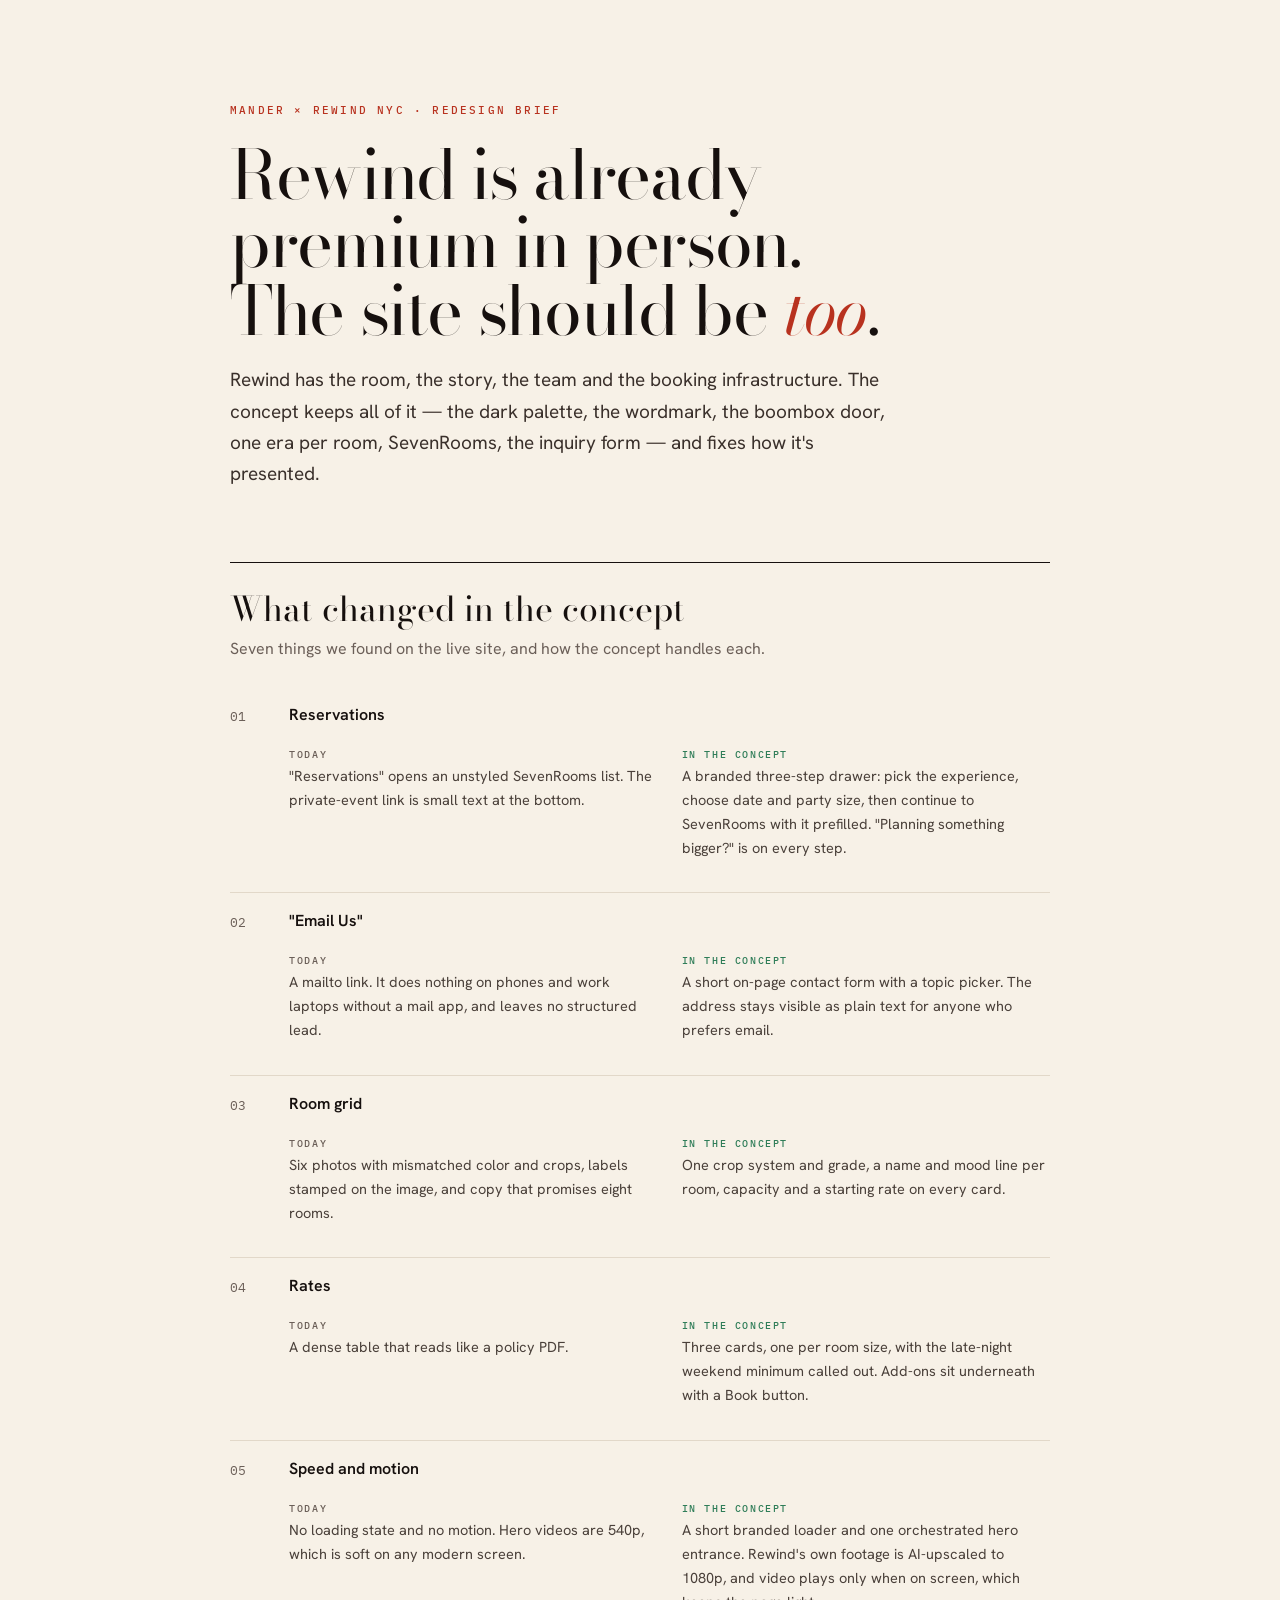
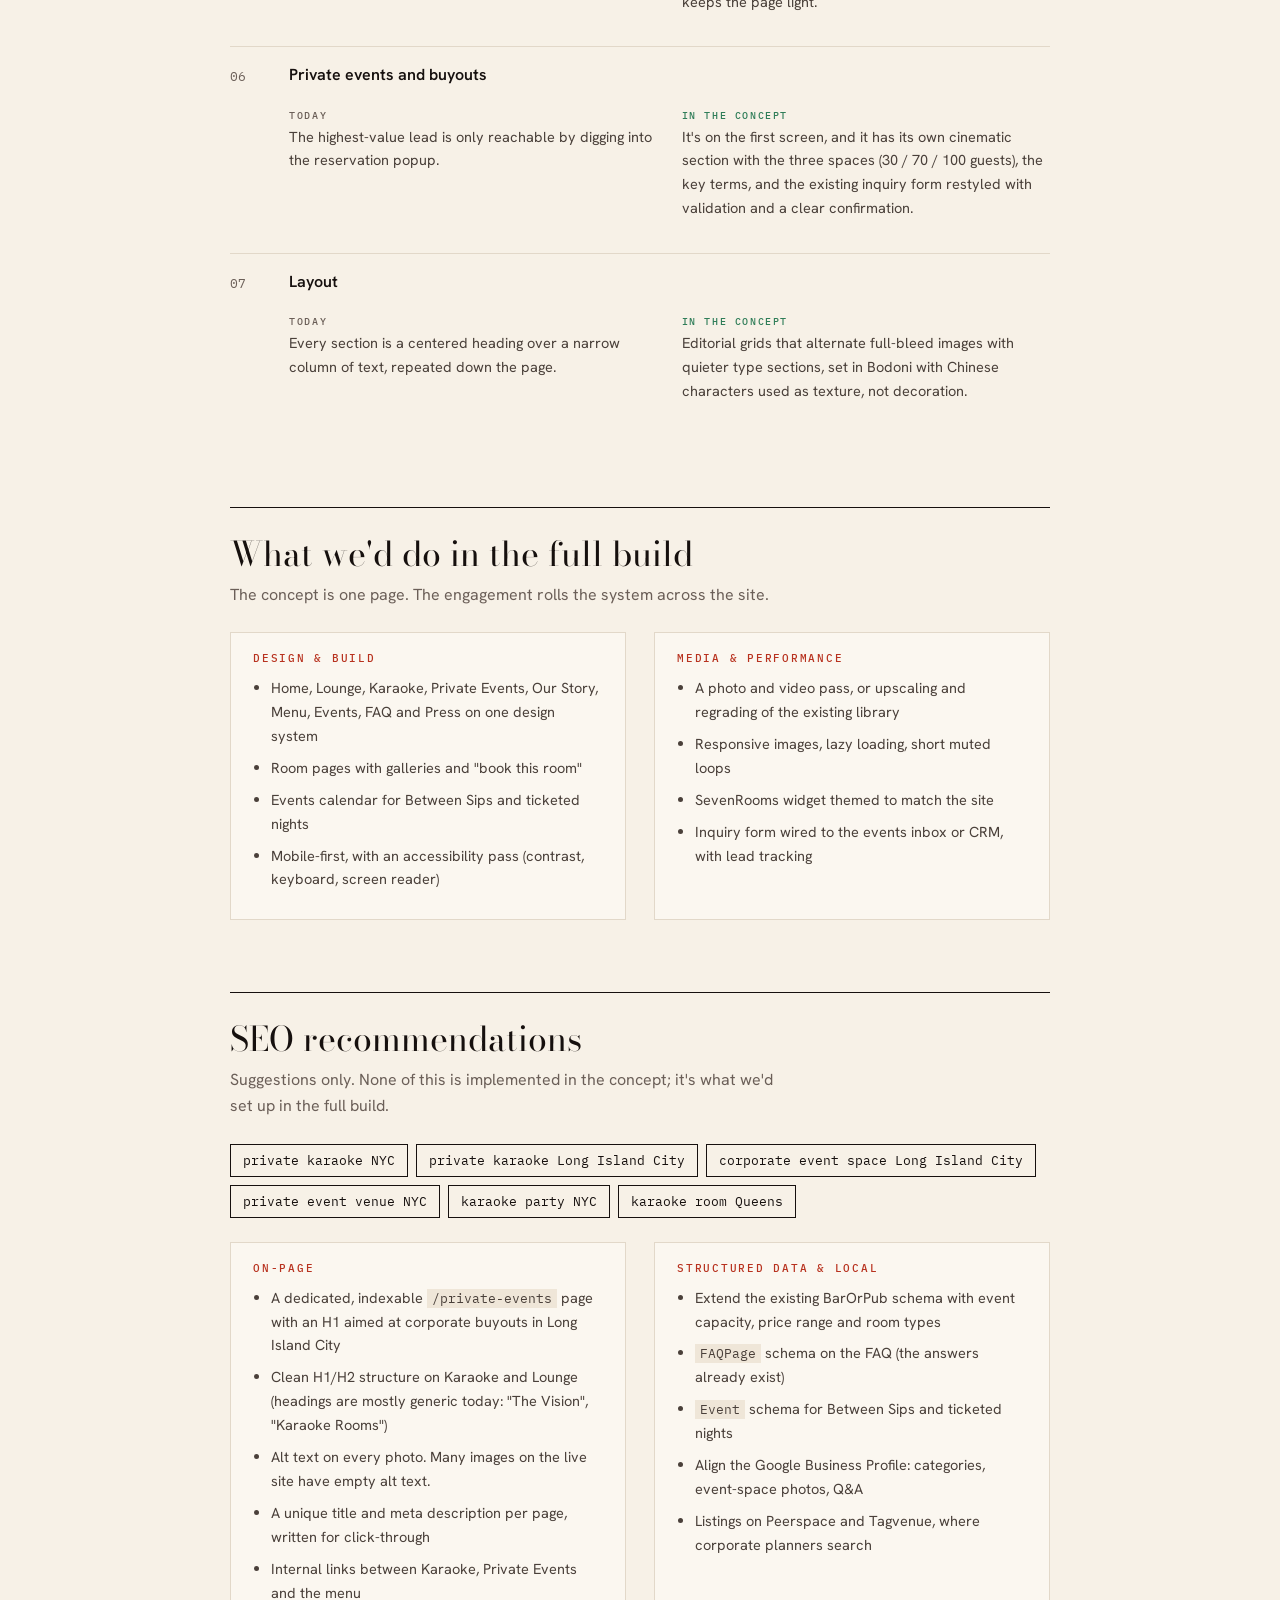
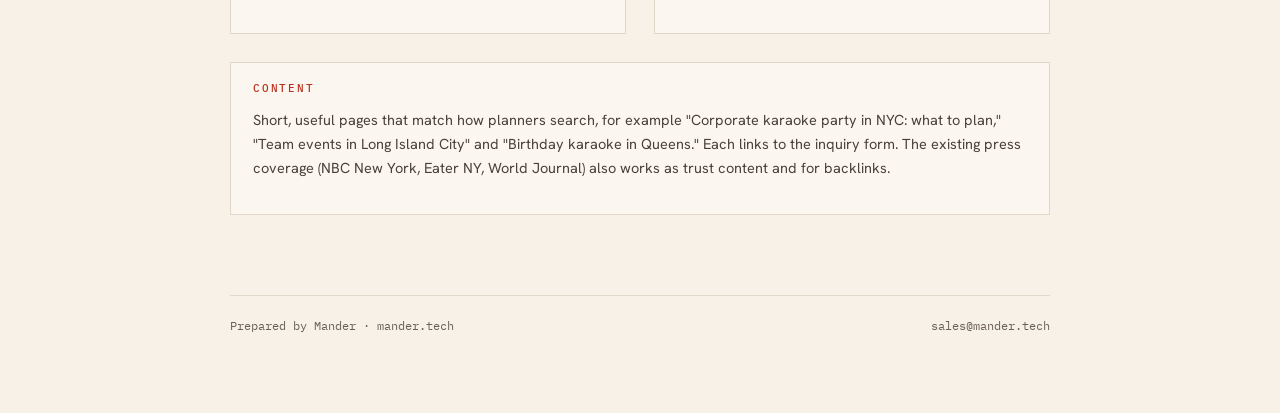
==== site/leave-behind.html @ 3e72dd37 "Add Rewind NYC redesign concept site and leave-behind brief Static demo: Lounge/Karaoke split hero w" ====
<!doctype html>
<html lang="en">
<head>
<meta charset="utf-8">
<meta name="viewport" content="width=device-width, initial-scale=1">
<title>Rewind Redesign Brief — Mander</title>
<meta name="robots" content="noindex">
<link rel="preconnect" href="https://fonts.googleapis.com">
<link rel="preconnect" href="https://fonts.gstatic.com" crossorigin>
<link href="https://fonts.googleapis.com/css2?family=Bodoni+Moda:ital,opsz,wght@0,6..96,400;1,6..96,400&family=Hanken+Grotesk:wght@400;500;600&family=IBM+Plex+Mono:wght@400;500&display=swap" rel="stylesheet">
<style>
:root{--ink:#16100e;--muted:#6b5f58;--line:#e2d8c9;--paper:#f7f1e7;--red:#b8321f;--jade:#2f7d58;
  --f-d:'Bodoni Moda',Didot,Georgia,serif;--f-b:'Hanken Grotesk','Helvetica Neue',Arial,sans-serif;--f-m:'IBM Plex Mono',ui-monospace,monospace;color-scheme:light}
*{box-sizing:border-box}
body{margin:0;background:var(--paper);color:var(--ink);font:400 16px/1.65 var(--f-b);-webkit-font-smoothing:antialiased}
.wrap{max-width:900px;margin:0 auto;padding:clamp(48px,8vw,96px) clamp(18px,5vw,40px) 80px}
.tag{font:500 11px/1 var(--f-m);letter-spacing:.2em;text-transform:uppercase;color:var(--red)}
h1{font:400 clamp(40px,6vw,68px)/1 var(--f-d);letter-spacing:-.02em;margin:18px 0 20px;text-wrap:balance}
h1 em{font-style:italic;color:var(--red)}
h2{font:400 clamp(26px,3.2vw,34px)/1.1 var(--f-d);margin:0 0 8px}
.lede{font-size:19px;max-width:60ch;color:#3a302b}
section{margin-top:72px;padding-top:28px;border-top:1px solid var(--ink)}
.sub{color:var(--muted);margin:0 0 24px;max-width:62ch}
.fix{display:grid;grid-template-columns:2.2em 1fr 1fr;gap:6px 24px;padding:18px 0;border-top:1px solid var(--line)}
.fix:first-of-type{border-top:0}
.fix .n{font:400 13px var(--f-m);color:var(--muted);padding-top:3px}
.fix h3{grid-column:2/-1;font:600 16px/1.3 var(--f-b);margin:0}
.fix .b,.fix .a{font-size:14.5px;color:#4a403a}
.fix .b::before,.fix .a::before{display:block;font:500 10px/1.8 var(--f-m);letter-spacing:.16em;text-transform:uppercase}
.fix .b::before{content:"Today";color:var(--muted)}
.fix .a::before{content:"In the concept";color:var(--jade)}
.fix .b{grid-column:2}
ul{padding-left:1.1em;margin:0}
li{margin:8px 0}
li b{font-weight:600}
.terms{display:flex;flex-wrap:wrap;gap:8px;margin:0 0 24px;padding:0;list-style:none}
.terms li{margin:0;font:400 13px var(--f-m);padding:7px 12px;border:1px solid var(--ink)}
.cols{display:grid;grid-template-columns:1fr 1fr;gap:28px}
.card{border:1px solid var(--line);padding:20px 22px;background:#fbf7f0}
.card h3{font:500 11px/1 var(--f-m);letter-spacing:.16em;text-transform:uppercase;margin:0 0 12px;color:var(--red)}
.card p,.card li{font-size:14.5px;color:#4a403a}
code{font:400 13px var(--f-m);background:#efe6d8;padding:1px 5px}
.note{font-size:13.5px;color:var(--muted);margin-top:18px}
.foot{margin-top:80px;padding-top:22px;border-top:1px solid var(--line);display:flex;justify-content:space-between;flex-wrap:wrap;gap:12px;font:400 12px var(--f-m);color:var(--muted)}
@media (max-width:680px){.fix{grid-template-columns:1fr}.fix h3,.fix .b,.fix .a{grid-column:1}.fix .n{display:none}.cols{grid-template-columns:1fr}}
</style>
</head>
<body>
<main class="wrap">
  <span class="tag">Mander × Rewind NYC · Redesign brief</span>
  <h1>Rewind is already premium in person. The site should be <em>too</em>.</h1>
  <p class="lede">Rewind has the room, the story, the team and the booking infrastructure. The concept keeps all of it — the dark palette, the wordmark, the boombox door, one era per room, SevenRooms, the inquiry form — and fixes how it's presented.</p>

  <section>
    <h2>What changed in the concept</h2>
    <p class="sub">Seven things we found on the live site, and how the concept handles each.</p>

    <div class="fix"><span class="n">01</span><h3>Reservations</h3>
      <p class="b">"Reservations" opens an unstyled SevenRooms list. The private-event link is small text at the bottom.</p>
      <p class="a">A branded three-step drawer: pick the experience, choose date and party size, then continue to SevenRooms with it prefilled. "Planning something bigger?" is on every step.</p></div>

    <div class="fix"><span class="n">02</span><h3>"Email Us"</h3>
      <p class="b">A mailto link. It does nothing on phones and work laptops without a mail app, and leaves no structured lead.</p>
      <p class="a">A short on-page contact form with a topic picker. The address stays visible as plain text for anyone who prefers email.</p></div>

    <div class="fix"><span class="n">03</span><h3>Room grid</h3>
      <p class="b">Six photos with mismatched color and crops, labels stamped on the image, and copy that promises eight rooms.</p>
      <p class="a">One crop system and grade, a name and mood line per room, capacity and a starting rate on every card.</p></div>

    <div class="fix"><span class="n">04</span><h3>Rates</h3>
      <p class="b">A dense table that reads like a policy PDF.</p>
      <p class="a">Three cards, one per room size, with the late-night weekend minimum called out. Add-ons sit underneath with a Book button.</p></div>

    <div class="fix"><span class="n">05</span><h3>Speed and motion</h3>
      <p class="b">No loading state and no motion. Hero videos are 540p, which is soft on any modern screen.</p>
      <p class="a">A short branded loader and one orchestrated hero entrance. Rewind's own footage is AI-upscaled to 1080p, and video plays only when on screen, which keeps the page light.</p></div>

    <div class="fix"><span class="n">06</span><h3>Private events and buyouts</h3>
      <p class="b">The highest-value lead is only reachable by digging into the reservation popup.</p>
      <p class="a">It's on the first screen, and it has its own cinematic section with the three spaces (30 / 70 / 100 guests), the key terms, and the existing inquiry form restyled with validation and a clear confirmation.</p></div>

    <div class="fix"><span class="n">07</span><h3>Layout</h3>
      <p class="b">Every section is a centered heading over a narrow column of text, repeated down the page.</p>
      <p class="a">Editorial grids that alternate full-bleed images with quieter type sections, set in Bodoni with Chinese characters used as texture, not decoration.</p></div>
  </section>

  <section>
    <h2>What we'd do in the full build</h2>
    <p class="sub">The concept is one page. The engagement rolls the system across the site.</p>
    <div class="cols">
      <div class="card"><h3>Design &amp; build</h3><ul>
        <li>Home, Lounge, Karaoke, Private Events, Our Story, Menu, Events, FAQ and Press on one design system</li>
        <li>Room pages with galleries and "book this room"</li>
        <li>Events calendar for Between Sips and ticketed nights</li>
        <li>Mobile-first, with an accessibility pass (contrast, keyboard, screen reader)</li></ul></div>
      <div class="card"><h3>Media &amp; performance</h3><ul>
        <li>A photo and video pass, or upscaling and regrading of the existing library</li>
        <li>Responsive images, lazy loading, short muted loops</li>
        <li>SevenRooms widget themed to match the site</li>
        <li>Inquiry form wired to the events inbox or CRM, with lead tracking</li></ul></div>
    </div>
  </section>

  <section>
    <h2>SEO recommendations</h2>
    <p class="sub">Suggestions only. None of this is implemented in the concept; it's what we'd set up in the full build.</p>
    <ul class="terms">
      <li>private karaoke NYC</li><li>private karaoke Long Island City</li><li>corporate event space Long Island City</li>
      <li>private event venue NYC</li><li>karaoke party NYC</li><li>karaoke room Queens</li>
    </ul>
    <div class="cols">
      <div class="card"><h3>On-page</h3><ul>
        <li>A dedicated, indexable <code>/private-events</code> page with an H1 aimed at corporate buyouts in Long Island City</li>
        <li>Clean H1/H2 structure on Karaoke and Lounge (headings are mostly generic today: "The Vision", "Karaoke Rooms")</li>
        <li>Alt text on every photo. Many images on the live site have empty alt text.</li>
        <li>A unique title and meta description per page, written for click-through</li>
        <li>Internal links between Karaoke, Private Events and the menu</li></ul></div>
      <div class="card"><h3>Structured data &amp; local</h3><ul>
        <li>Extend the existing BarOrPub schema with event capacity, price range and room types</li>
        <li><code>FAQPage</code> schema on the FAQ (the answers already exist)</li>
        <li><code>Event</code> schema for Between Sips and ticketed nights</li>
        <li>Align the Google Business Profile: categories, event-space photos, Q&amp;A</li>
        <li>Listings on Peerspace and Tagvenue, where corporate planners search</li></ul></div>
    </div>
    <div class="card" style="margin-top:28px"><h3>Content</h3>
      <p>Short, useful pages that match how planners search, for example "Corporate karaoke party in NYC: what to plan," "Team events in Long Island City" and "Birthday karaoke in Queens." Each links to the inquiry form. The existing press coverage (NBC New York, Eater NY, World Journal) also works as trust content and for backlinks.</p></div>
  </section>

  <div class="foot"><span>Prepared by Mander · mander.tech</span><span>sales@mander.tech</span></div>
</main>
</body>
</html>
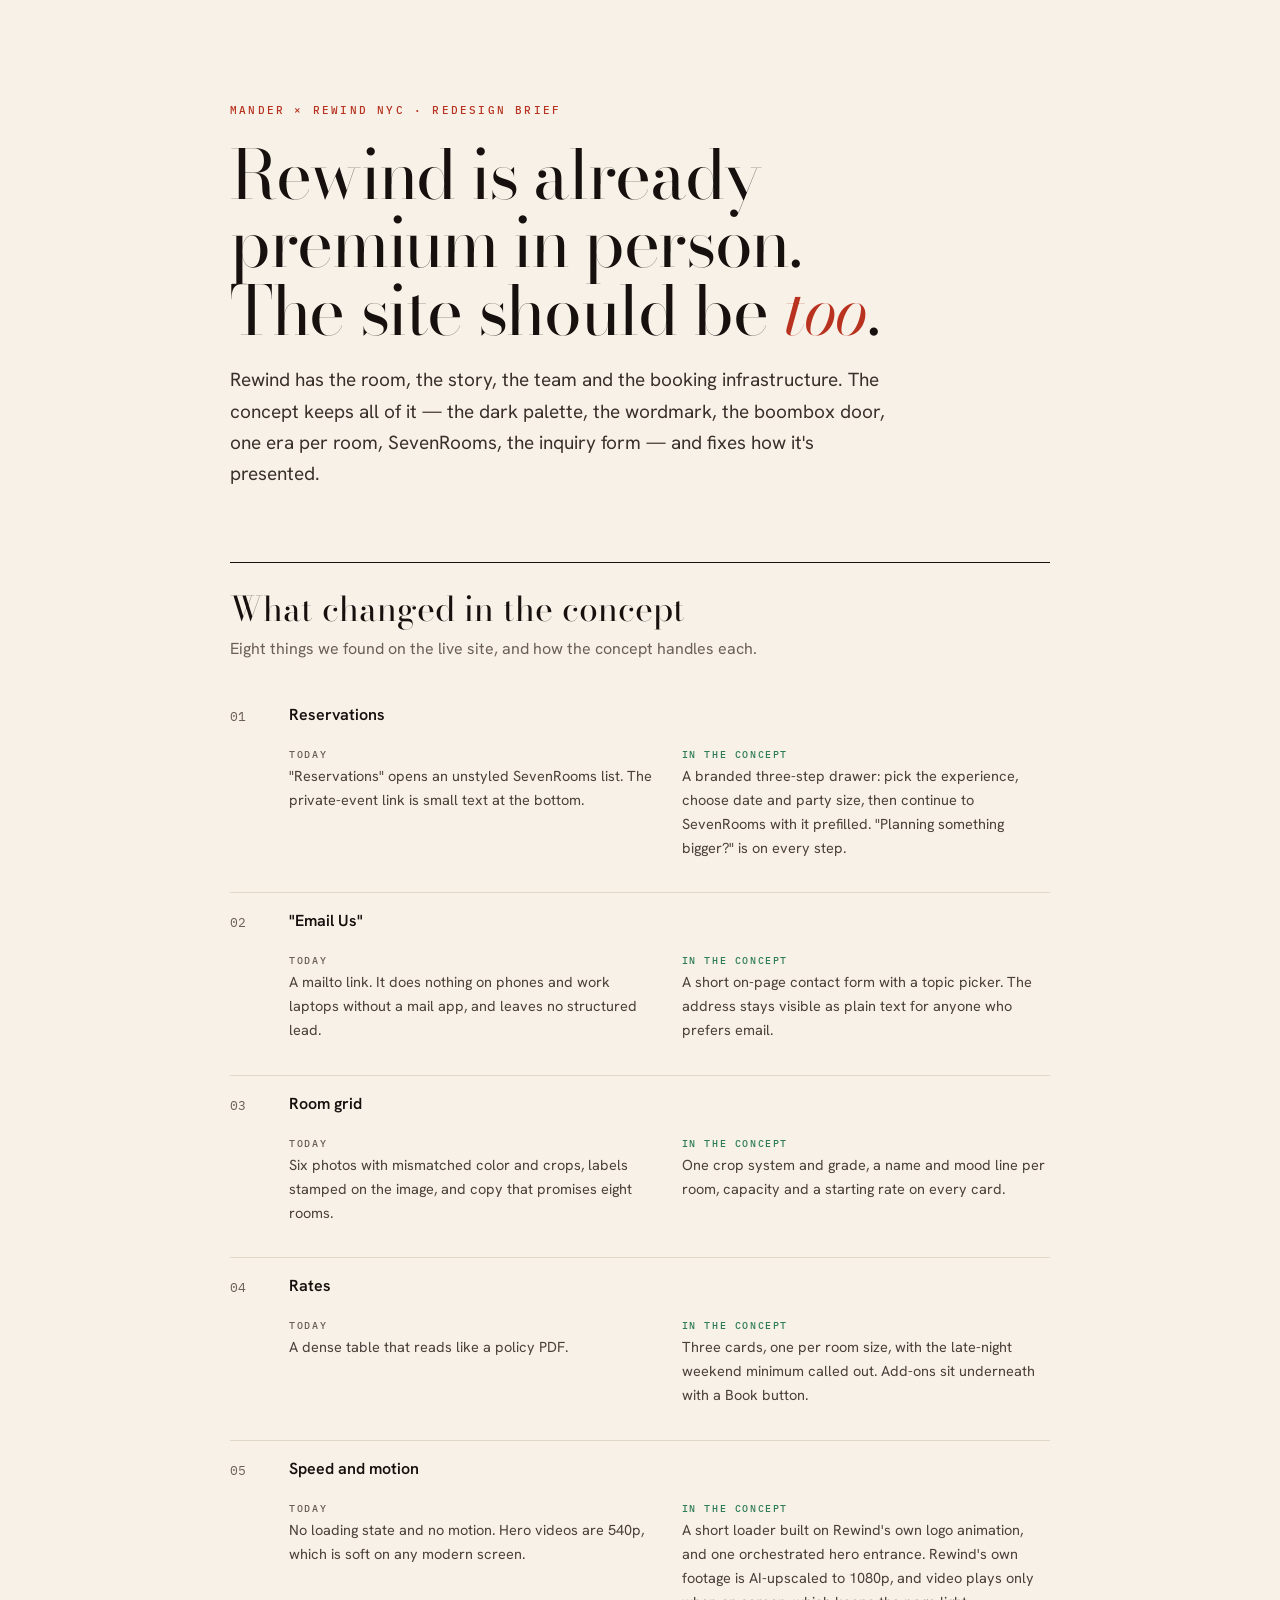
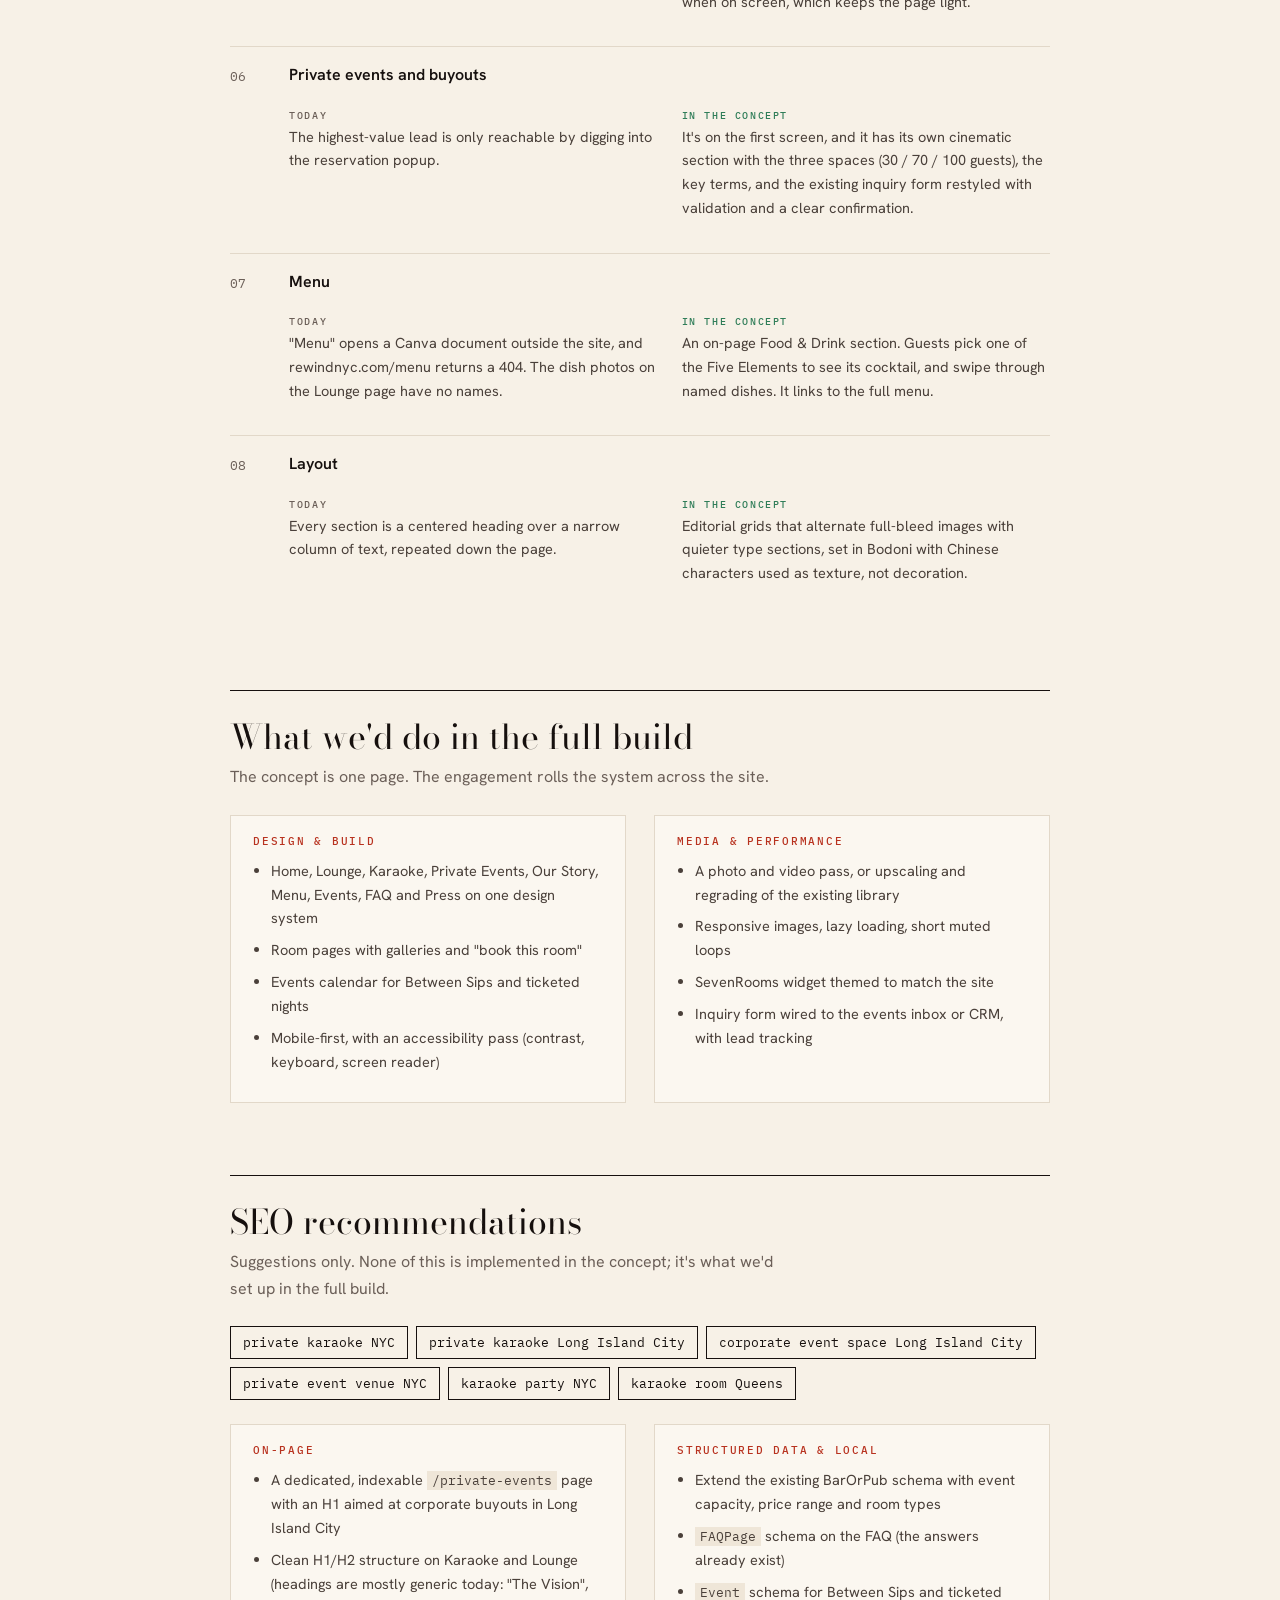
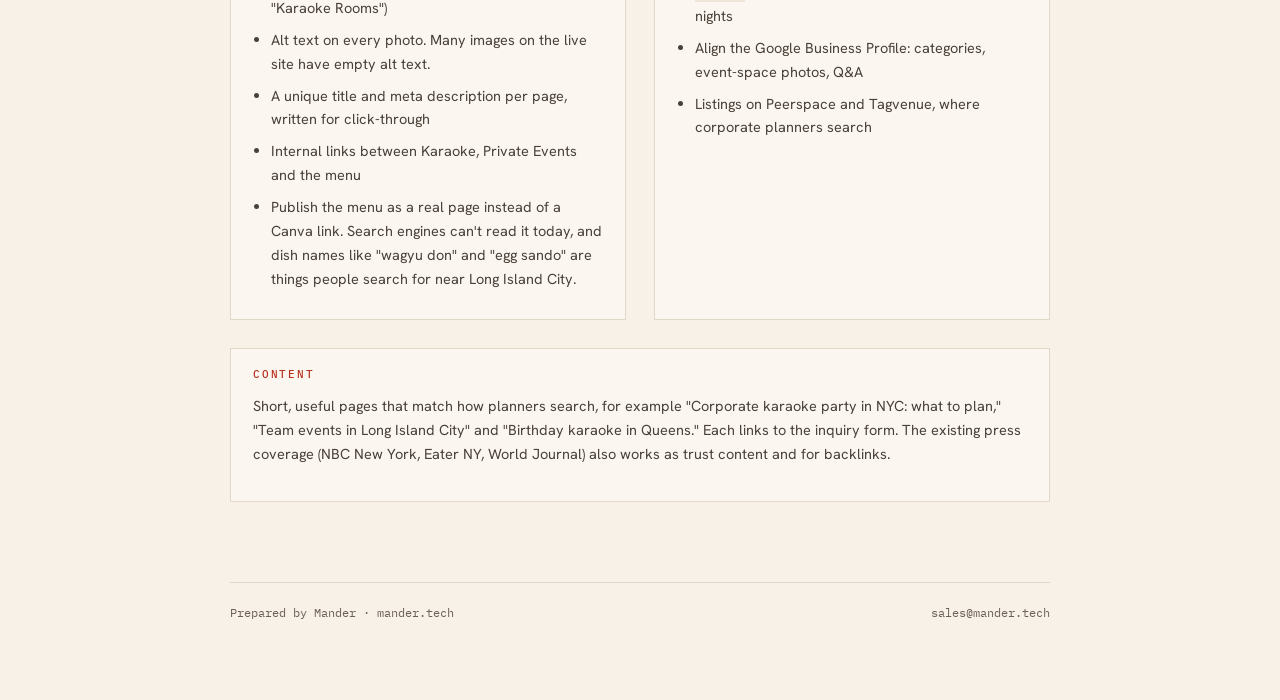
==== commit 73ee1f0e: "Add Food & Drink section, room booking shortcuts and Rewind's real logo - Five Elements cocktail sel" ====
--- a/site/leave-behind.html
+++ b/site/leave-behind.html
@@ -53,7 +53,7 @@
 
   <section>
     <h2>What changed in the concept</h2>
-    <p class="sub">Seven things we found on the live site, and how the concept handles each.</p>
+    <p class="sub">Eight things we found on the live site, and how the concept handles each.</p>
 
     <div class="fix"><span class="n">01</span><h3>Reservations</h3>
       <p class="b">"Reservations" opens an unstyled SevenRooms list. The private-event link is small text at the bottom.</p>
@@ -73,13 +73,17 @@
 
     <div class="fix"><span class="n">05</span><h3>Speed and motion</h3>
       <p class="b">No loading state and no motion. Hero videos are 540p, which is soft on any modern screen.</p>
-      <p class="a">A short branded loader and one orchestrated hero entrance. Rewind's own footage is AI-upscaled to 1080p, and video plays only when on screen, which keeps the page light.</p></div>
+      <p class="a">A short loader built on Rewind's own logo animation, and one orchestrated hero entrance. Rewind's own footage is AI-upscaled to 1080p, and video plays only when on screen, which keeps the page light.</p></div>
 
     <div class="fix"><span class="n">06</span><h3>Private events and buyouts</h3>
       <p class="b">The highest-value lead is only reachable by digging into the reservation popup.</p>
       <p class="a">It's on the first screen, and it has its own cinematic section with the three spaces (30 / 70 / 100 guests), the key terms, and the existing inquiry form restyled with validation and a clear confirmation.</p></div>
 
-    <div class="fix"><span class="n">07</span><h3>Layout</h3>
+    <div class="fix"><span class="n">07</span><h3>Menu</h3>
+      <p class="b">"Menu" opens a Canva document outside the site, and rewindnyc.com/menu returns a 404. The dish photos on the Lounge page have no names.</p>
+      <p class="a">An on-page Food &amp; Drink section. Guests pick one of the Five Elements to see its cocktail, and swipe through named dishes. It links to the full menu.</p></div>
+
+    <div class="fix"><span class="n">08</span><h3>Layout</h3>
       <p class="b">Every section is a centered heading over a narrow column of text, repeated down the page.</p>
       <p class="a">Editorial grids that alternate full-bleed images with quieter type sections, set in Bodoni with Chinese characters used as texture, not decoration.</p></div>
   </section>
@@ -114,7 +118,8 @@
         <li>Clean H1/H2 structure on Karaoke and Lounge (headings are mostly generic today: "The Vision", "Karaoke Rooms")</li>
         <li>Alt text on every photo. Many images on the live site have empty alt text.</li>
         <li>A unique title and meta description per page, written for click-through</li>
-        <li>Internal links between Karaoke, Private Events and the menu</li></ul></div>
+        <li>Internal links between Karaoke, Private Events and the menu</li>
+        <li>Publish the menu as a real page instead of a Canva link. Search engines can't read it today, and dish names like "wagyu don" and "egg sando" are things people search for near Long Island City.</li></ul></div>
       <div class="card"><h3>Structured data &amp; local</h3><ul>
         <li>Extend the existing BarOrPub schema with event capacity, price range and room types</li>
         <li><code>FAQPage</code> schema on the FAQ (the answers already exist)</li>
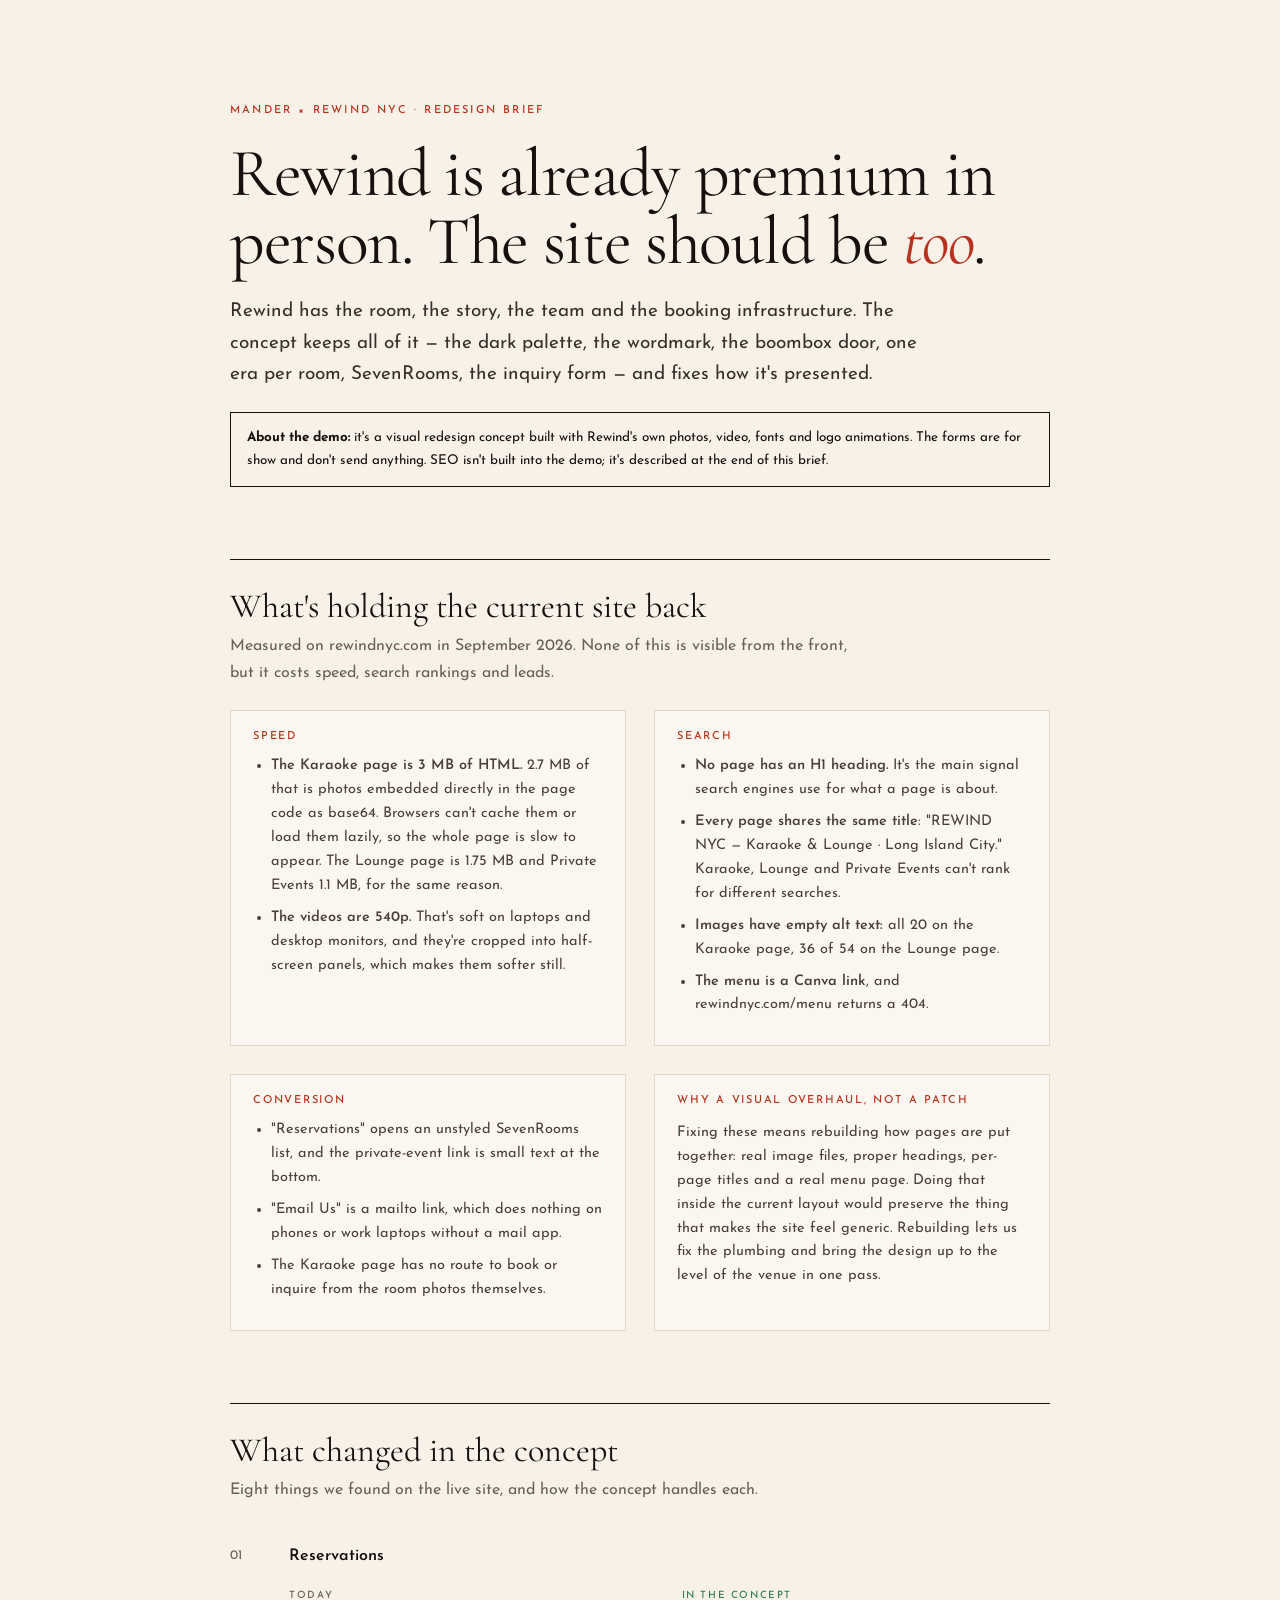
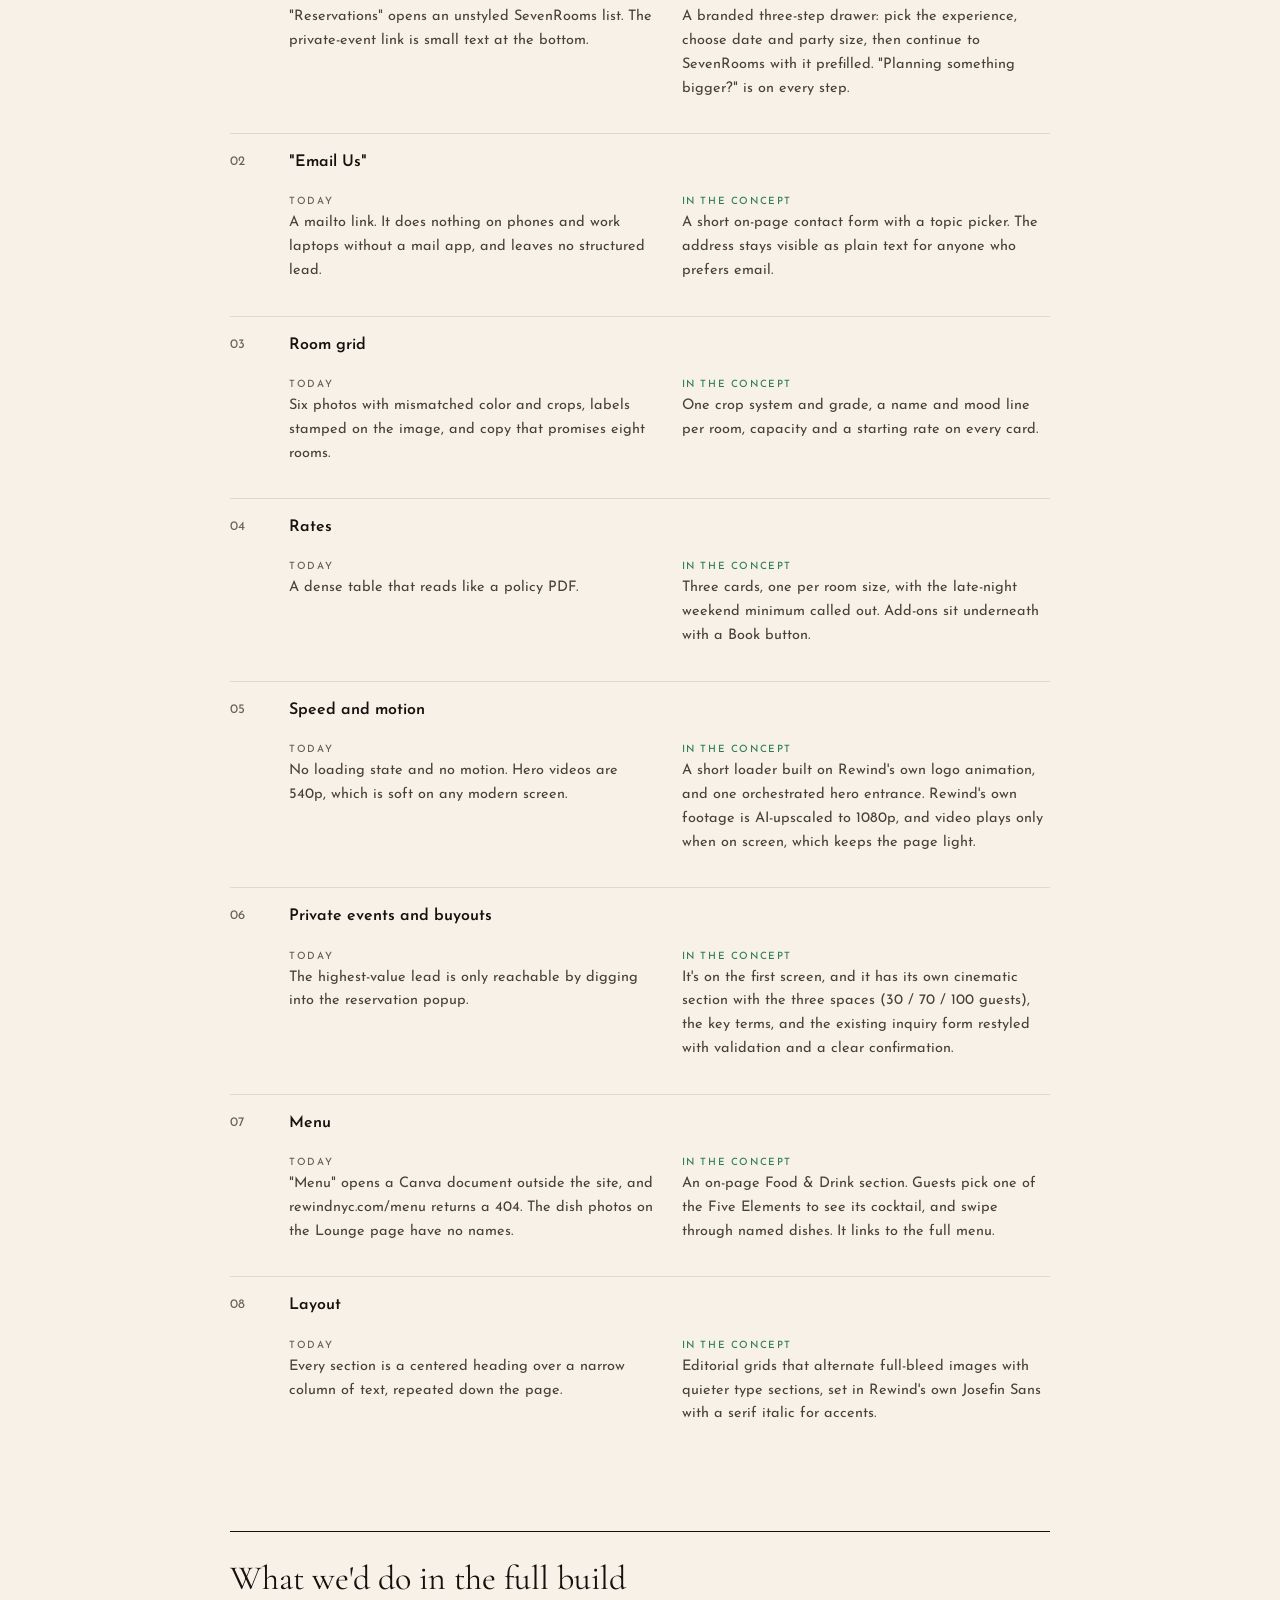
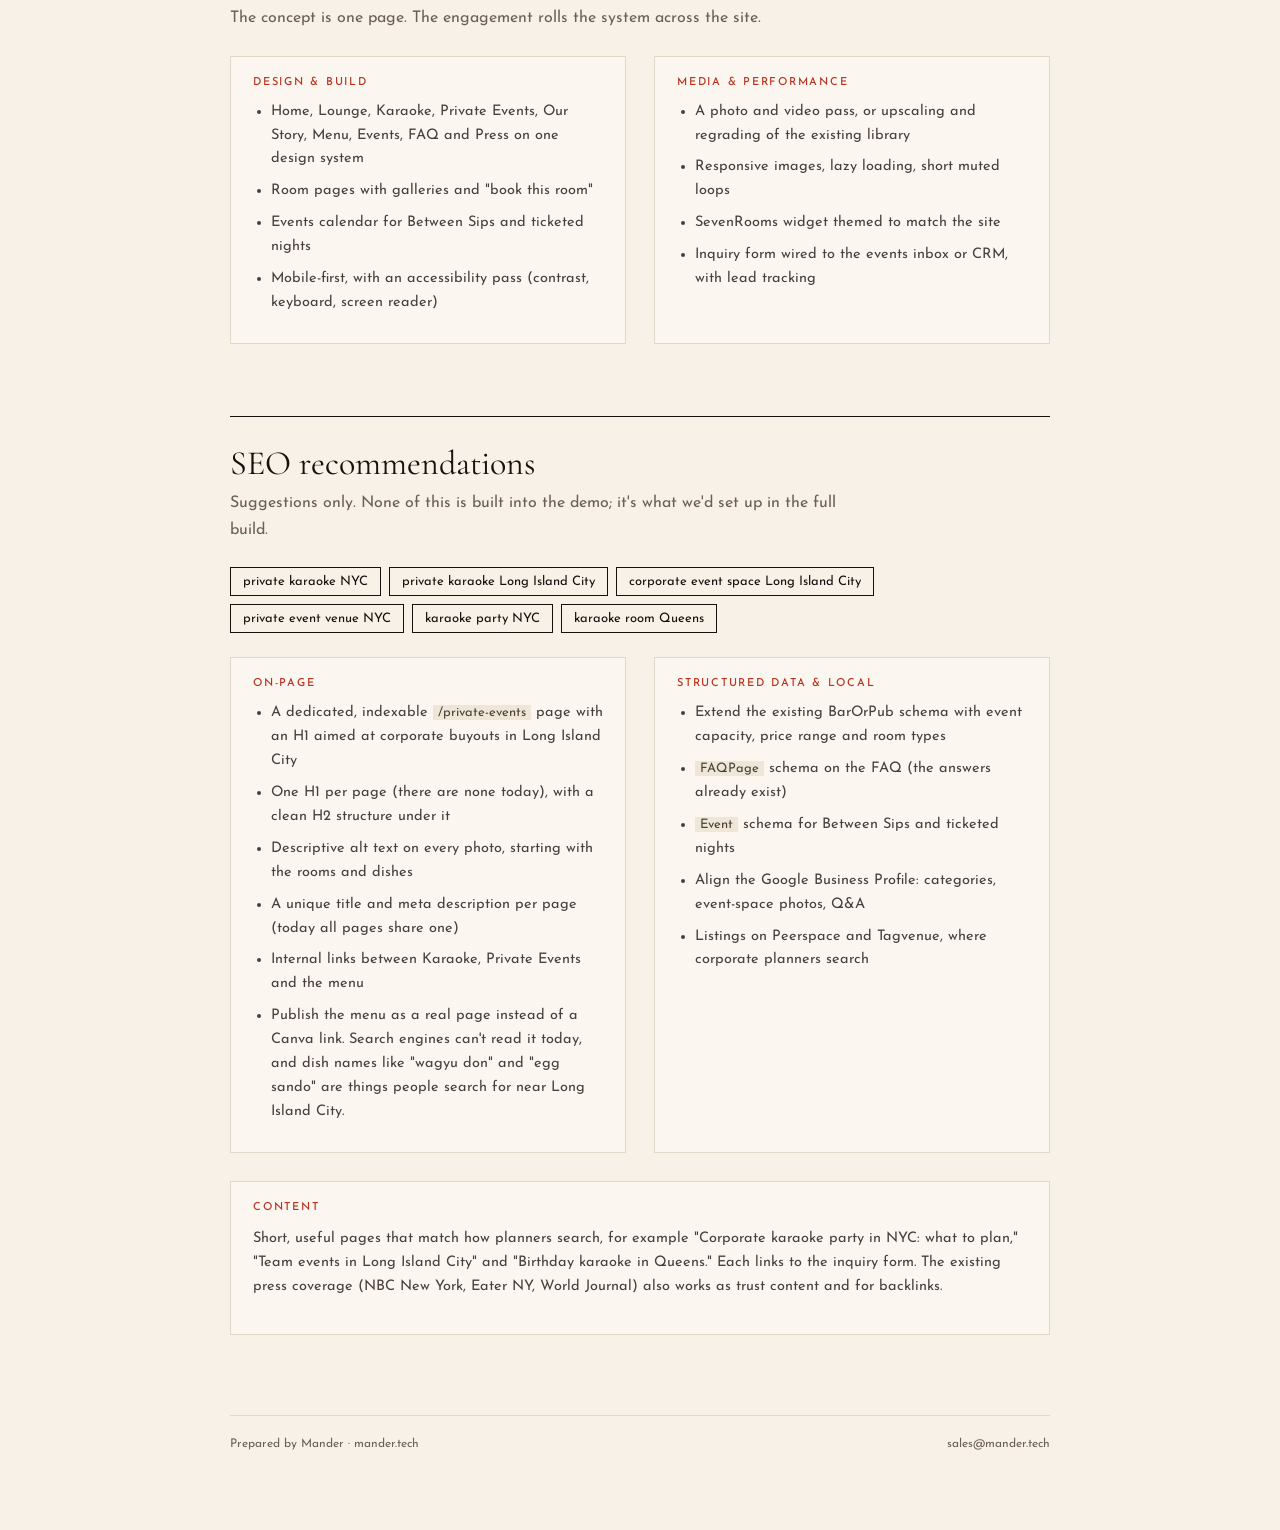
==== commit c30ccedf: "Use Rewind's own fonts and hero loop animations; add technical findings to brief - Josefin Sans (Rew" ====
--- a/site/leave-behind.html
+++ b/site/leave-behind.html
@@ -7,10 +7,10 @@
 <meta name="robots" content="noindex">
 <link rel="preconnect" href="https://fonts.googleapis.com">
 <link rel="preconnect" href="https://fonts.gstatic.com" crossorigin>
-<link href="https://fonts.googleapis.com/css2?family=Bodoni+Moda:ital,opsz,wght@0,6..96,400;1,6..96,400&family=Hanken+Grotesk:wght@400;500;600&family=IBM+Plex+Mono:wght@400;500&display=swap" rel="stylesheet">
+<link href="https://fonts.googleapis.com/css2?family=Josefin+Sans:wght@300;400;600&family=Cormorant+Garamond:ital,wght@1,400;1,500&display=swap" rel="stylesheet">
 <style>
 :root{--ink:#16100e;--muted:#6b5f58;--line:#e2d8c9;--paper:#f7f1e7;--red:#b8321f;--jade:#2f7d58;
-  --f-d:'Bodoni Moda',Didot,Georgia,serif;--f-b:'Hanken Grotesk','Helvetica Neue',Arial,sans-serif;--f-m:'IBM Plex Mono',ui-monospace,monospace;color-scheme:light}
+  --f-d:'Cormorant Garamond',Georgia,serif;--f-b:'Josefin Sans',Futura,'Century Gothic',sans-serif;--f-m:'Josefin Sans',Futura,sans-serif;color-scheme:light}
 *{box-sizing:border-box}
 body{margin:0;background:var(--paper);color:var(--ink);font:400 16px/1.65 var(--f-b);-webkit-font-smoothing:antialiased}
 .wrap{max-width:900px;margin:0 auto;padding:clamp(48px,8vw,96px) clamp(18px,5vw,40px) 80px}
@@ -51,6 +51,29 @@
   <h1>Rewind is already premium in person. The site should be <em>too</em>.</h1>
   <p class="lede">Rewind has the room, the story, the team and the booking infrastructure. The concept keeps all of it — the dark palette, the wordmark, the boombox door, one era per room, SevenRooms, the inquiry form — and fixes how it's presented.</p>
 
+  <p class="note" style="margin-top:22px;padding:14px 16px;border:1px solid var(--ink);color:var(--ink)"><b>About the demo:</b> it's a visual redesign concept built with Rewind's own photos, video, fonts and logo animations. The forms are for show and don't send anything. SEO isn't built into the demo; it's described at the end of this brief.</p>
+
+  <section>
+    <h2>What's holding the current site back</h2>
+    <p class="sub">Measured on rewindnyc.com in September 2026. None of this is visible from the front, but it costs speed, search rankings and leads.</p>
+    <div class="cols">
+      <div class="card"><h3>Speed</h3><ul>
+        <li><b>The Karaoke page is 3 MB of HTML.</b> 2.7 MB of that is photos embedded directly in the page code as base64. Browsers can't cache them or load them lazily, so the whole page is slow to appear. The Lounge page is 1.75 MB and Private Events 1.1 MB, for the same reason.</li>
+        <li><b>The videos are 540p.</b> That's soft on laptops and desktop monitors, and they're cropped into half-screen panels, which makes them softer still.</li></ul></div>
+      <div class="card"><h3>Search</h3><ul>
+        <li><b>No page has an H1 heading.</b> It's the main signal search engines use for what a page is about.</li>
+        <li><b>Every page shares the same title</b>: "REWIND NYC — Karaoke &amp; Lounge · Long Island City." Karaoke, Lounge and Private Events can't rank for different searches.</li>
+        <li><b>Images have empty alt text:</b> all 20 on the Karaoke page, 36 of 54 on the Lounge page.</li>
+        <li><b>The menu is a Canva link</b>, and rewindnyc.com/menu returns a 404.</li></ul></div>
+      <div class="card"><h3>Conversion</h3><ul>
+        <li>"Reservations" opens an unstyled SevenRooms list, and the private-event link is small text at the bottom.</li>
+        <li>"Email Us" is a mailto link, which does nothing on phones or work laptops without a mail app.</li>
+        <li>The Karaoke page has no route to book or inquire from the room photos themselves.</li></ul></div>
+      <div class="card"><h3>Why a visual overhaul, not a patch</h3>
+        <p>Fixing these means rebuilding how pages are put together: real image files, proper headings, per-page titles and a real menu page. Doing that inside the current layout would preserve the thing that makes the site feel generic. Rebuilding lets us fix the plumbing and bring the design up to the level of the venue in one pass.</p></div>
+    </div>
+  </section>
+
   <section>
     <h2>What changed in the concept</h2>
     <p class="sub">Eight things we found on the live site, and how the concept handles each.</p>
@@ -85,7 +108,7 @@
 
     <div class="fix"><span class="n">08</span><h3>Layout</h3>
       <p class="b">Every section is a centered heading over a narrow column of text, repeated down the page.</p>
-      <p class="a">Editorial grids that alternate full-bleed images with quieter type sections, set in Bodoni with Chinese characters used as texture, not decoration.</p></div>
+      <p class="a">Editorial grids that alternate full-bleed images with quieter type sections, set in Rewind's own Josefin Sans with a serif italic for accents.</p></div>
   </section>
 
   <section>
@@ -107,7 +130,7 @@
 
   <section>
     <h2>SEO recommendations</h2>
-    <p class="sub">Suggestions only. None of this is implemented in the concept; it's what we'd set up in the full build.</p>
+    <p class="sub">Suggestions only. None of this is built into the demo; it's what we'd set up in the full build.</p>
     <ul class="terms">
       <li>private karaoke NYC</li><li>private karaoke Long Island City</li><li>corporate event space Long Island City</li>
       <li>private event venue NYC</li><li>karaoke party NYC</li><li>karaoke room Queens</li>
@@ -115,9 +138,9 @@
     <div class="cols">
       <div class="card"><h3>On-page</h3><ul>
         <li>A dedicated, indexable <code>/private-events</code> page with an H1 aimed at corporate buyouts in Long Island City</li>
-        <li>Clean H1/H2 structure on Karaoke and Lounge (headings are mostly generic today: "The Vision", "Karaoke Rooms")</li>
-        <li>Alt text on every photo. Many images on the live site have empty alt text.</li>
-        <li>A unique title and meta description per page, written for click-through</li>
+        <li>One H1 per page (there are none today), with a clean H2 structure under it</li>
+        <li>Descriptive alt text on every photo, starting with the rooms and dishes</li>
+        <li>A unique title and meta description per page (today all pages share one)</li>
         <li>Internal links between Karaoke, Private Events and the menu</li>
         <li>Publish the menu as a real page instead of a Canva link. Search engines can't read it today, and dish names like "wagyu don" and "egg sando" are things people search for near Long Island City.</li></ul></div>
       <div class="card"><h3>Structured data &amp; local</h3><ul>
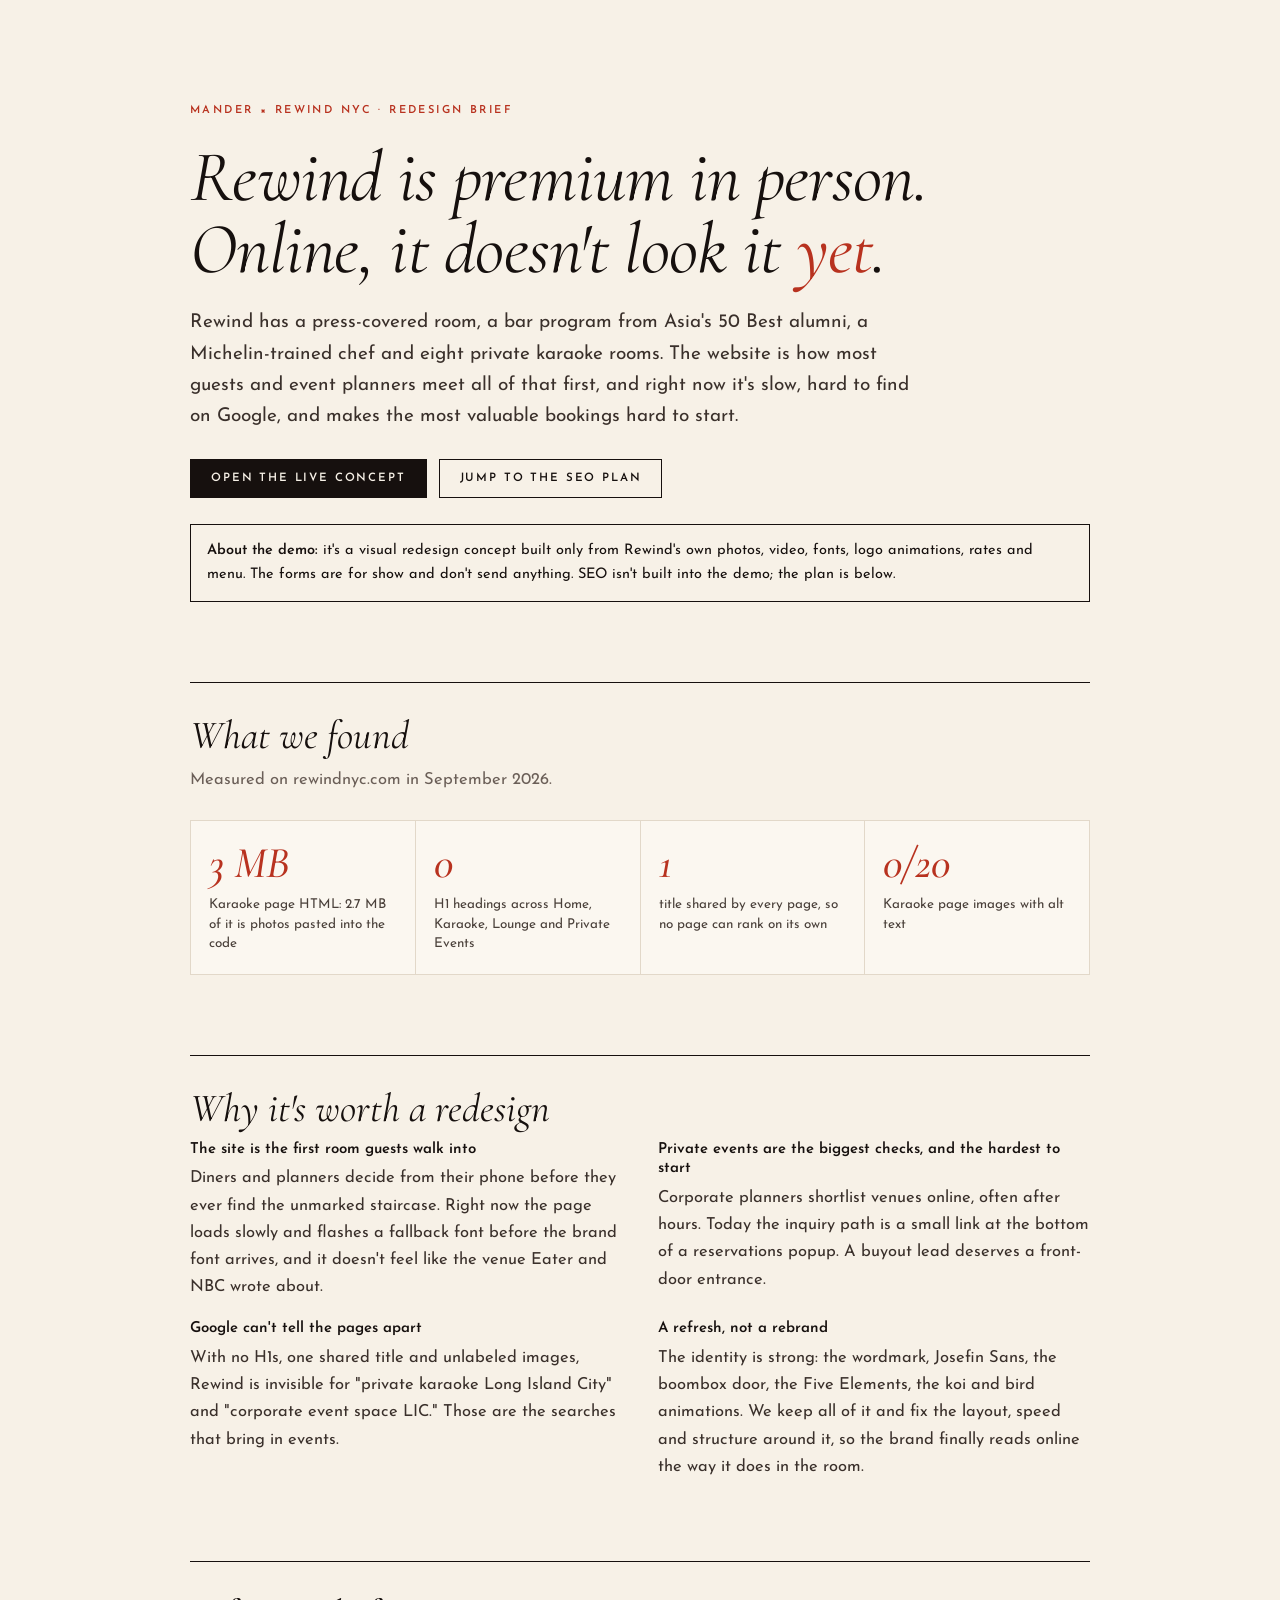
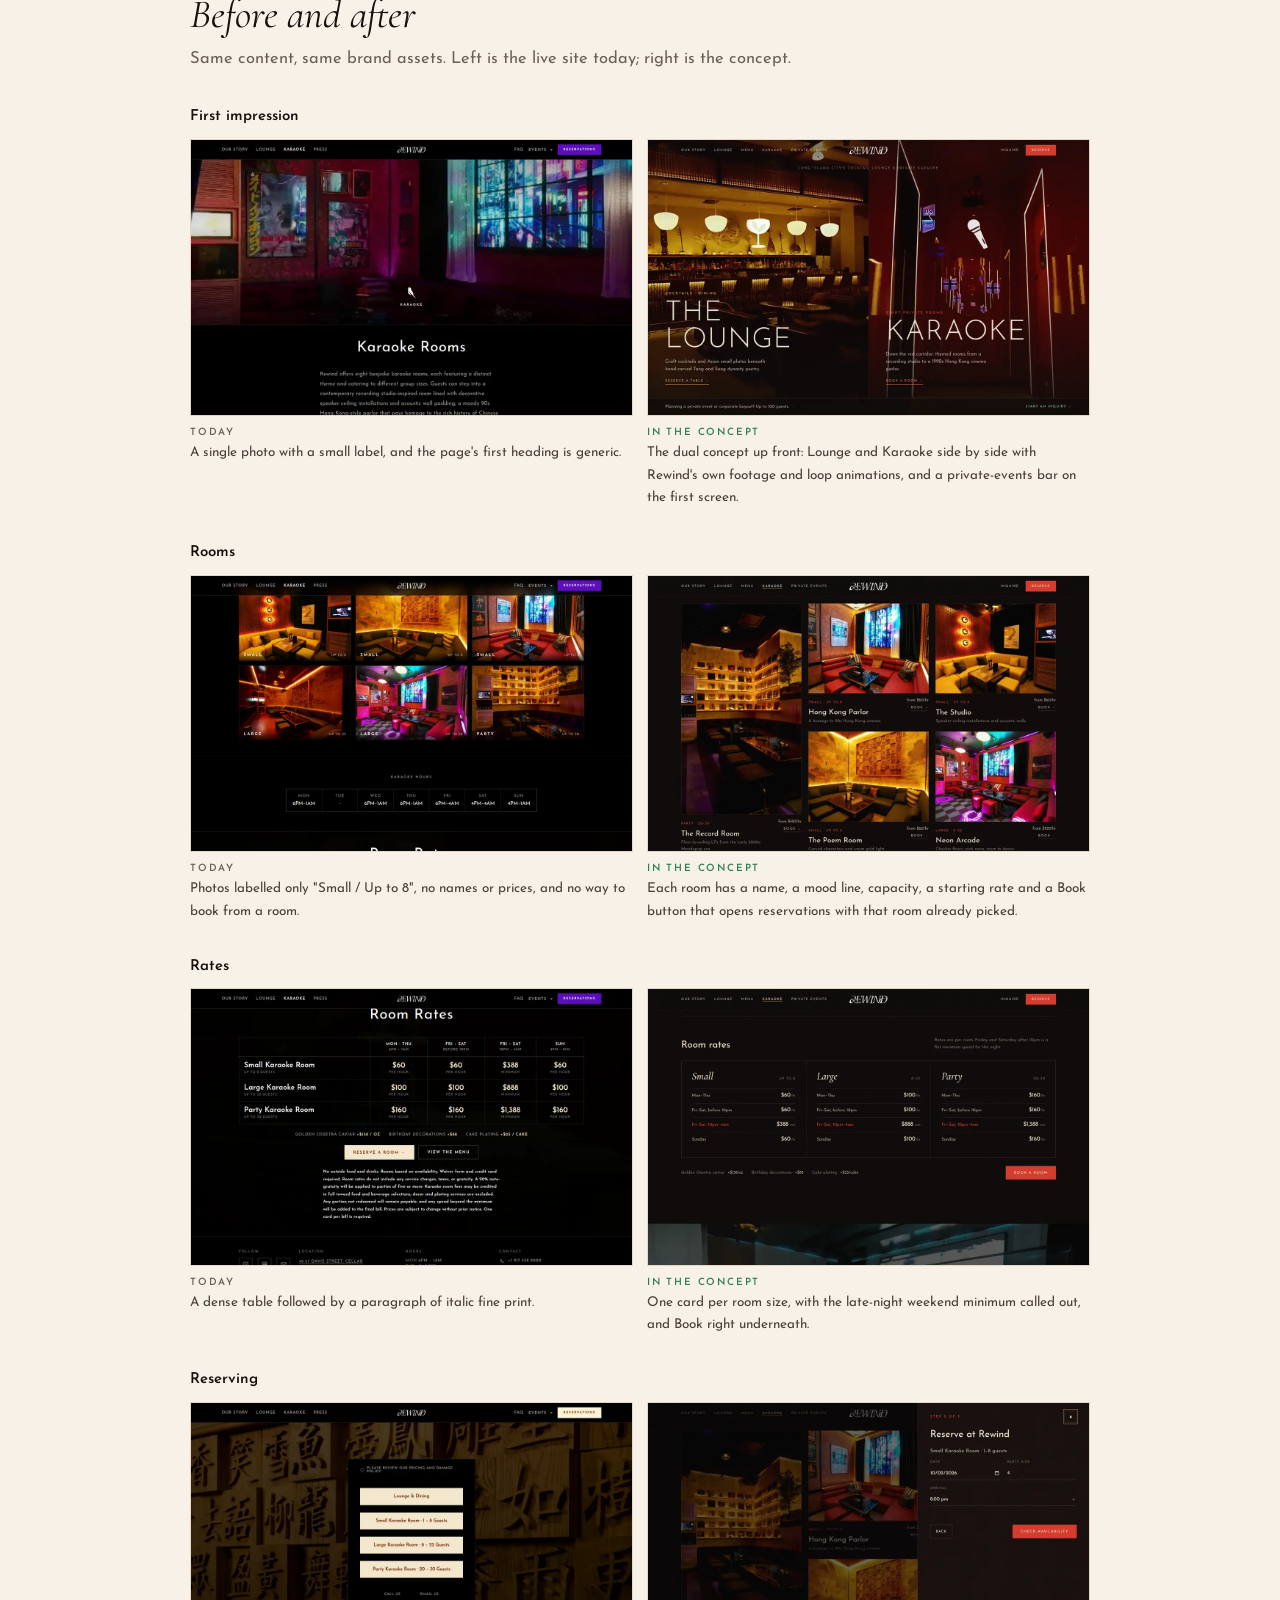
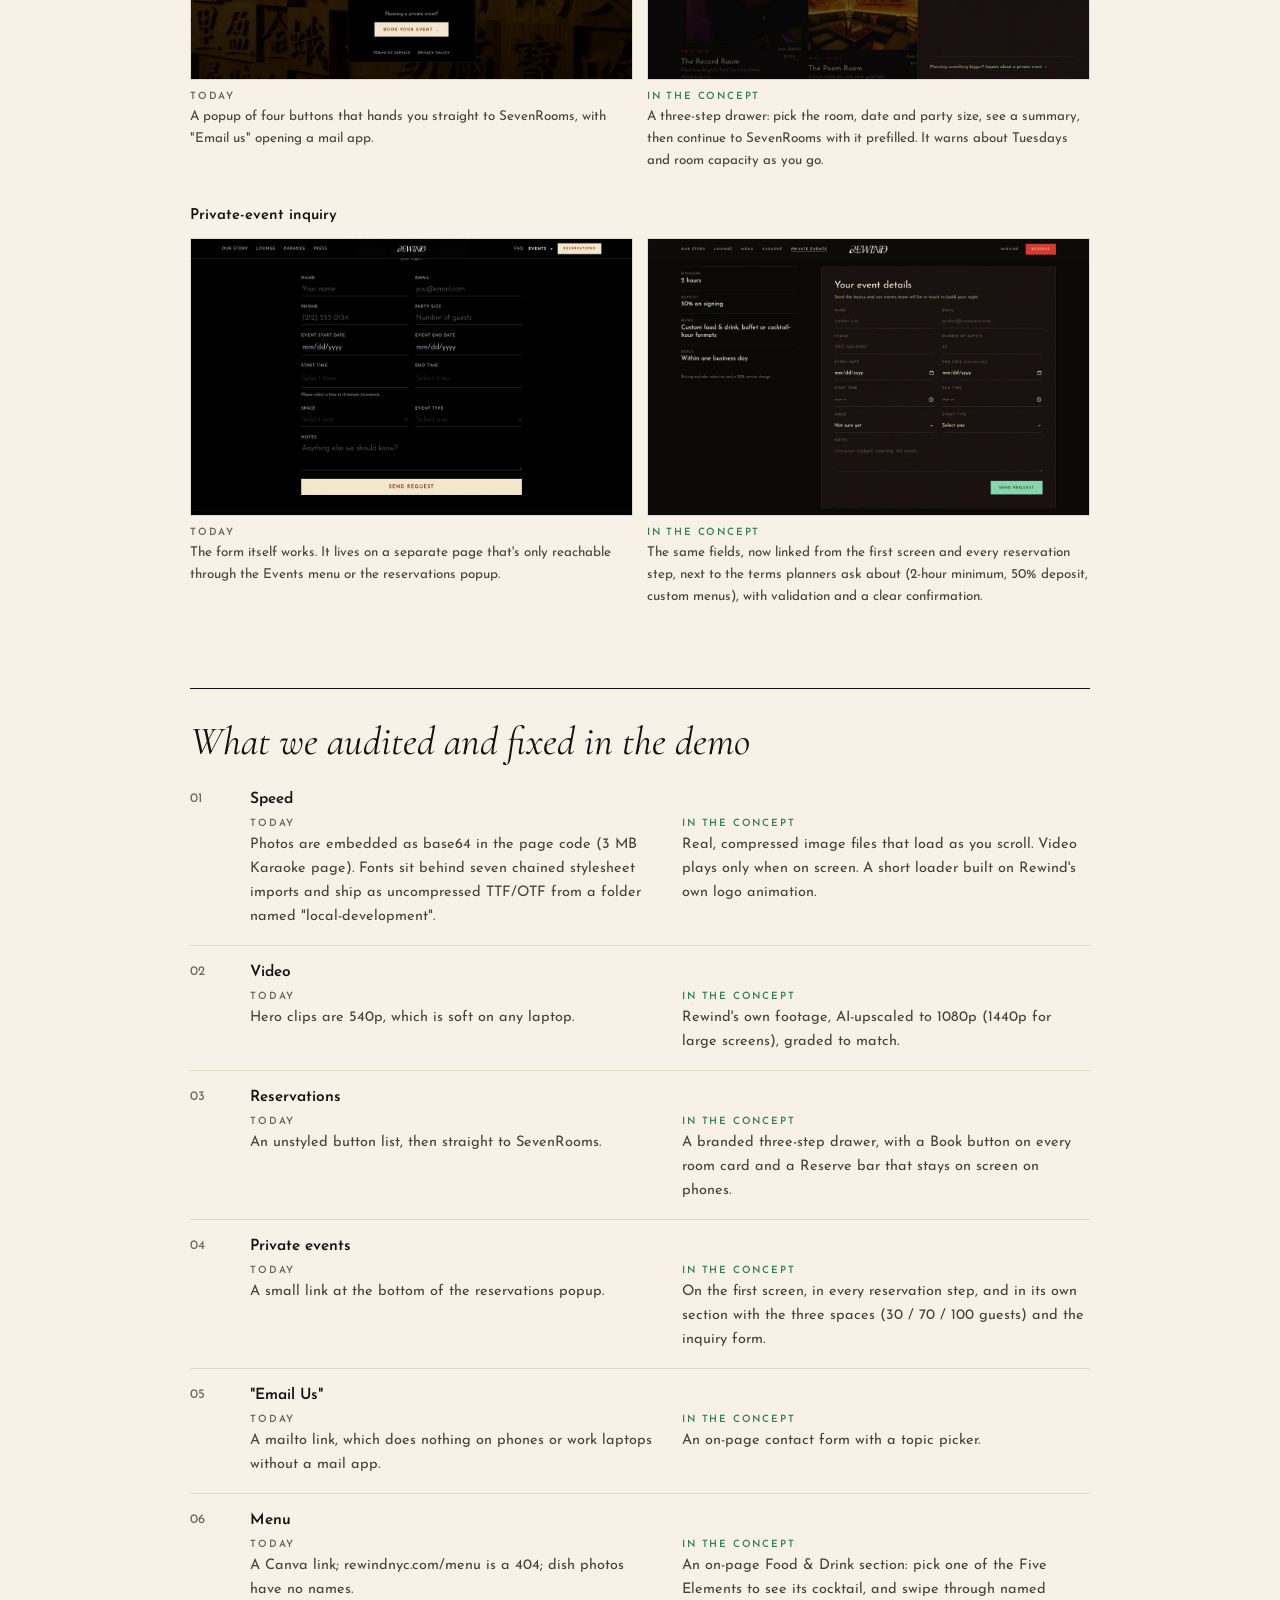
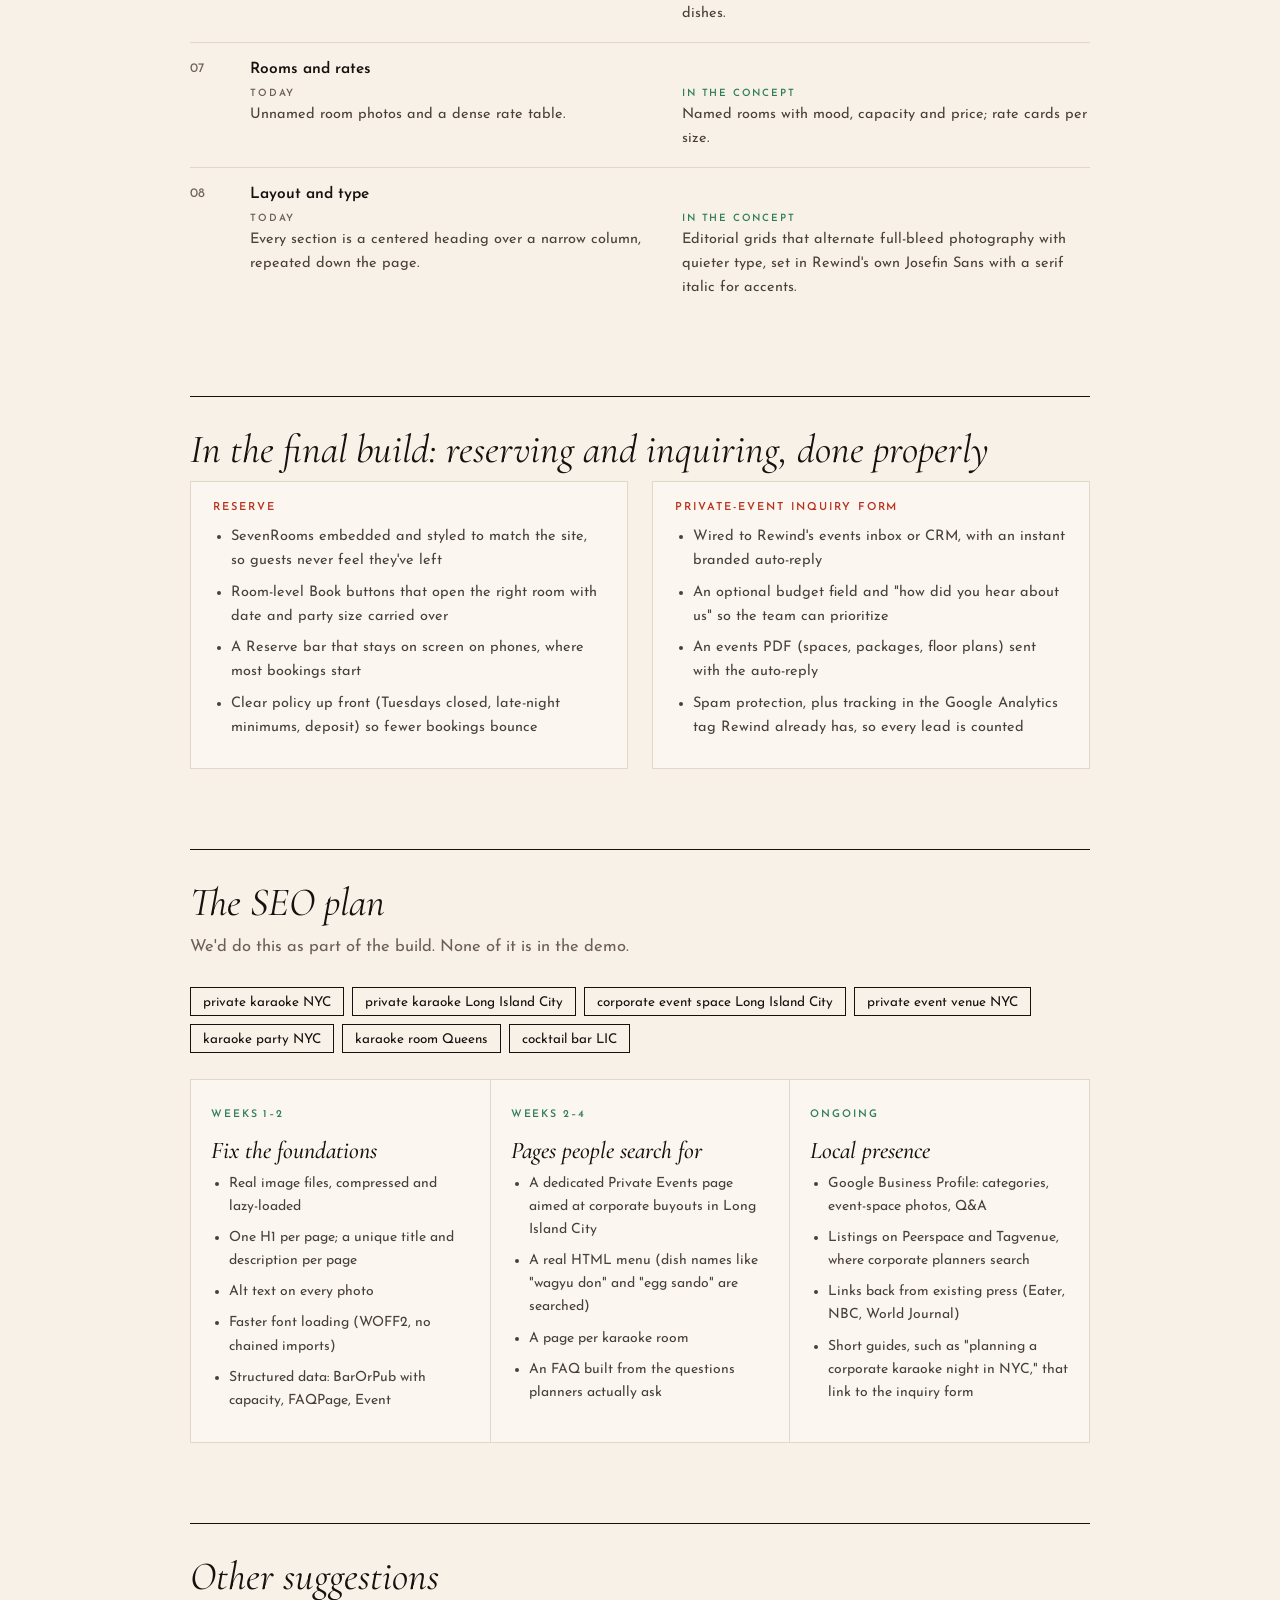
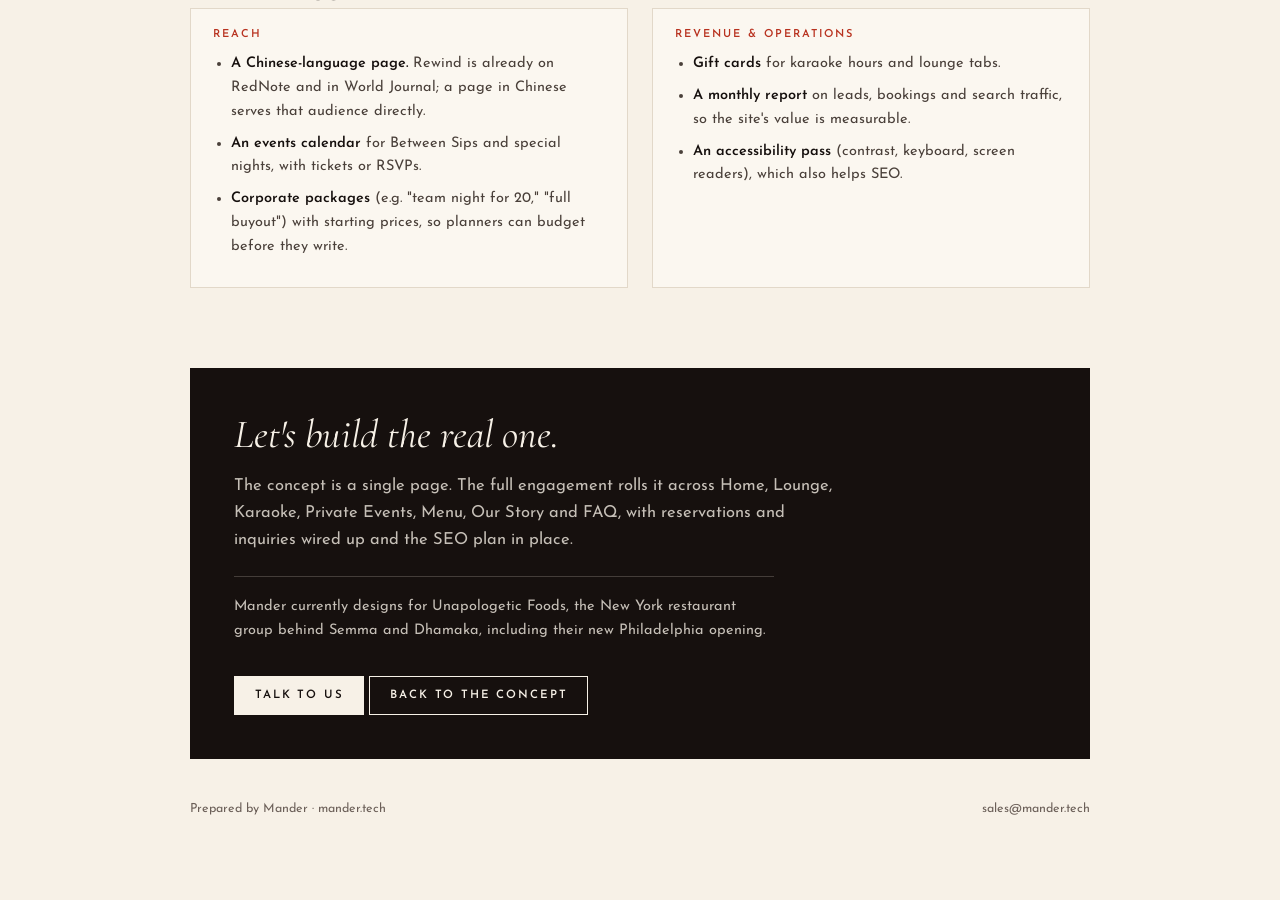
==== commit c3c81e4c: "Rewrite brief as a full pitch with before/after screenshots Adds measured findings, why a redesign (" ====
--- a/site/leave-behind.html
+++ b/site/leave-behind.html
@@ -9,150 +9,240 @@
 <link rel="preconnect" href="https://fonts.gstatic.com" crossorigin>
 <link href="https://fonts.googleapis.com/css2?family=Josefin+Sans:wght@300;400;600&family=Cormorant+Garamond:ital,wght@1,400;1,500&display=swap" rel="stylesheet">
 <style>
-:root{--ink:#16100e;--muted:#6b5f58;--line:#e2d8c9;--paper:#f7f1e7;--red:#b8321f;--jade:#2f7d58;
-  --f-d:'Cormorant Garamond',Georgia,serif;--f-b:'Josefin Sans',Futura,'Century Gothic',sans-serif;--f-m:'Josefin Sans',Futura,sans-serif;color-scheme:light}
+:root{--ink:#16100e;--muted:#6b5f58;--line:#e2d8c9;--paper:#f7f1e7;--card:#fbf7f0;--red:#b8321f;--jade:#2f7d58;
+  --f-d:'Cormorant Garamond',Georgia,serif;--f-b:'Josefin Sans',Futura,'Century Gothic',sans-serif;color-scheme:light}
 *{box-sizing:border-box}
-body{margin:0;background:var(--paper);color:var(--ink);font:400 16px/1.65 var(--f-b);-webkit-font-smoothing:antialiased}
-.wrap{max-width:900px;margin:0 auto;padding:clamp(48px,8vw,96px) clamp(18px,5vw,40px) 80px}
-.tag{font:500 11px/1 var(--f-m);letter-spacing:.2em;text-transform:uppercase;color:var(--red)}
-h1{font:400 clamp(40px,6vw,68px)/1 var(--f-d);letter-spacing:-.02em;margin:18px 0 20px;text-wrap:balance}
-h1 em{font-style:italic;color:var(--red)}
-h2{font:400 clamp(26px,3.2vw,34px)/1.1 var(--f-d);margin:0 0 8px}
-.lede{font-size:19px;max-width:60ch;color:#3a302b}
-section{margin-top:72px;padding-top:28px;border-top:1px solid var(--ink)}
-.sub{color:var(--muted);margin:0 0 24px;max-width:62ch}
-.fix{display:grid;grid-template-columns:2.2em 1fr 1fr;gap:6px 24px;padding:18px 0;border-top:1px solid var(--line)}
+body{margin:0;background:var(--paper);color:var(--ink);font:400 16.5px/1.65 var(--f-b);-webkit-font-smoothing:antialiased}
+img{max-width:100%;height:auto;display:block}
+a{color:inherit}
+.wrap{max-width:980px;margin:0 auto;padding:clamp(48px,8vw,96px) clamp(18px,5vw,40px) 80px}
+.tag{font:600 11px/1 var(--f-b);letter-spacing:.22em;text-transform:uppercase;color:var(--red)}
+h1{font:italic 400 clamp(42px,6vw,72px)/1 var(--f-d);letter-spacing:-.01em;margin:18px 0 22px;text-wrap:balance}
+h1 em{color:var(--red)}
+h2{font:italic 400 clamp(30px,3.6vw,40px)/1.1 var(--f-d);margin:0 0 10px}
+h3{margin:0}
+.lede{font-size:19px;max-width:62ch;color:#3a302b}
+.links{display:flex;flex-wrap:wrap;gap:12px;margin-top:26px}
+.btn{display:inline-block;padding:13px 20px;font:600 11.5px/1 var(--f-b);letter-spacing:.16em;text-transform:uppercase;text-decoration:none;border:1px solid var(--ink)}
+.btn--solid{background:var(--ink);color:var(--paper)}
+.note{margin-top:26px;padding:14px 16px;border:1px solid var(--ink);font-size:14.5px}
+section{margin-top:80px;padding-top:30px;border-top:1px solid var(--ink)}
+.sub{color:var(--muted);margin:0 0 26px;max-width:64ch}
+.stats{display:grid;grid-template-columns:repeat(4,1fr);gap:1px;background:var(--line);border:1px solid var(--line);margin-top:8px}
+.stat{background:var(--card);padding:20px 18px}
+.stat b{display:block;font:italic 500 44px/1 var(--f-d);color:var(--red)}
+.stat span{display:block;margin-top:10px;font-size:13.5px;color:#4a403a;line-height:1.45}
+.why{display:grid;grid-template-columns:1fr 1fr;gap:18px 36px}
+.why p{margin:0;color:#3a302b}
+.why h3{font:600 15px/1.3 var(--f-b);margin-bottom:6px}
+.cols{display:grid;grid-template-columns:1fr 1fr;gap:24px}
+.card{border:1px solid var(--line);padding:20px 22px;background:var(--card)}
+.card h3{font:600 11px/1 var(--f-b);letter-spacing:.18em;text-transform:uppercase;margin:0 0 12px;color:var(--red)}
+.card p,.card li{font-size:14.5px;color:#4a403a}
+ul{padding-left:1.1em;margin:0}
+li{margin:8px 0}
+li b,p b{font-weight:600;color:var(--ink)}
+.ba{margin-top:34px}
+.ba h3{font:600 15px/1.3 var(--f-b);margin-bottom:12px}
+.ba__pair{display:grid;grid-template-columns:1fr 1fr;gap:14px}
+.ba figure{margin:0}
+.ba figure img{border:1px solid var(--line)}
+.ba figcaption{margin-top:8px;font-size:13.5px;color:#4a403a}
+.ba figcaption::before{display:block;font:600 10px/1.8 var(--f-b);letter-spacing:.18em;text-transform:uppercase}
+.ba .b figcaption::before{content:"Today";color:var(--muted)}
+.ba .a figcaption::before{content:"In the concept";color:var(--jade)}
+.fix{display:grid;grid-template-columns:2.2em 1fr 1fr;gap:6px 24px;padding:16px 0;border-top:1px solid var(--line)}
 .fix:first-of-type{border-top:0}
-.fix .n{font:400 13px var(--f-m);color:var(--muted);padding-top:3px}
-.fix h3{grid-column:2/-1;font:600 16px/1.3 var(--f-b);margin:0}
-.fix .b,.fix .a{font-size:14.5px;color:#4a403a}
-.fix .b::before,.fix .a::before{display:block;font:500 10px/1.8 var(--f-m);letter-spacing:.16em;text-transform:uppercase}
+.fix .n{font:400 13px var(--f-b);color:var(--muted);padding-top:3px}
+.fix h3{grid-column:2/-1;font:600 15.5px/1.3 var(--f-b)}
+.fix .b,.fix .a{font-size:14.5px;color:#4a403a;margin:0}
+.fix .b::before,.fix .a::before{display:block;font:600 10px/1.8 var(--f-b);letter-spacing:.18em;text-transform:uppercase}
 .fix .b::before{content:"Today";color:var(--muted)}
 .fix .a::before{content:"In the concept";color:var(--jade)}
 .fix .b{grid-column:2}
-ul{padding-left:1.1em;margin:0}
-li{margin:8px 0}
-li b{font-weight:600}
-.terms{display:flex;flex-wrap:wrap;gap:8px;margin:0 0 24px;padding:0;list-style:none}
-.terms li{margin:0;font:400 13px var(--f-m);padding:7px 12px;border:1px solid var(--ink)}
-.cols{display:grid;grid-template-columns:1fr 1fr;gap:28px}
-.card{border:1px solid var(--line);padding:20px 22px;background:#fbf7f0}
-.card h3{font:500 11px/1 var(--f-m);letter-spacing:.16em;text-transform:uppercase;margin:0 0 12px;color:var(--red)}
-.card p,.card li{font-size:14.5px;color:#4a403a}
-code{font:400 13px var(--f-m);background:#efe6d8;padding:1px 5px}
-.note{font-size:13.5px;color:var(--muted);margin-top:18px}
-.foot{margin-top:80px;padding-top:22px;border-top:1px solid var(--line);display:flex;justify-content:space-between;flex-wrap:wrap;gap:12px;font:400 12px var(--f-m);color:var(--muted)}
-@media (max-width:680px){.fix{grid-template-columns:1fr}.fix h3,.fix .b,.fix .a{grid-column:1}.fix .n{display:none}.cols{grid-template-columns:1fr}}
+.terms{display:flex;flex-wrap:wrap;gap:8px;margin:0 0 26px;padding:0;list-style:none}
+.terms li{margin:0;font:400 13.5px var(--f-b);padding:8px 12px 6px;border:1px solid var(--ink)}
+.phases{display:grid;grid-template-columns:repeat(3,1fr);gap:1px;background:var(--line);border:1px solid var(--line)}
+.phase{background:var(--card);padding:20px 20px 22px}
+.phase .when{font:600 10.5px/1 var(--f-b);letter-spacing:.18em;text-transform:uppercase;color:var(--jade)}
+.phase h3{font:italic 500 24px/1.1 var(--f-d);margin:10px 0 8px}
+.phase li{font-size:14px;color:#4a403a}
+.cta{background:var(--ink);color:var(--paper);padding:clamp(28px,4vw,44px);margin-top:80px}
+.cta h2{color:var(--paper)}
+.cta p{color:rgba(247,241,231,.78);max-width:60ch}
+.cta .btn{border-color:var(--paper);color:var(--paper);margin-top:18px}
+.cta .btn--solid{background:var(--paper);color:var(--ink)}
+.creds{margin-top:22px;padding-top:18px;border-top:1px solid rgba(247,241,231,.2);font-size:14.5px;color:rgba(247,241,231,.85)}
+.foot{margin-top:40px;display:flex;justify-content:space-between;flex-wrap:wrap;gap:12px;font-size:12.5px;color:var(--muted)}
+@media (max-width:760px){
+  .stats{grid-template-columns:1fr 1fr}
+  .why,.cols,.phases,.ba__pair{grid-template-columns:1fr}
+  .fix{grid-template-columns:1fr}.fix h3,.fix .b,.fix .a{grid-column:1}.fix .n{display:none}
+}
 </style>
 </head>
 <body>
 <main class="wrap">
+
   <span class="tag">Mander × Rewind NYC · Redesign brief</span>
-  <h1>Rewind is already premium in person. The site should be <em>too</em>.</h1>
-  <p class="lede">Rewind has the room, the story, the team and the booking infrastructure. The concept keeps all of it — the dark palette, the wordmark, the boombox door, one era per room, SevenRooms, the inquiry form — and fixes how it's presented.</p>
-
-  <p class="note" style="margin-top:22px;padding:14px 16px;border:1px solid var(--ink);color:var(--ink)"><b>About the demo:</b> it's a visual redesign concept built with Rewind's own photos, video, fonts and logo animations. The forms are for show and don't send anything. SEO isn't built into the demo; it's described at the end of this brief.</p>
-
-  <section>
-    <h2>What's holding the current site back</h2>
-    <p class="sub">Measured on rewindnyc.com in September 2026. None of this is visible from the front, but it costs speed, search rankings and leads.</p>
+  <h1>Rewind is premium in person. Online, it doesn't look it <em>yet</em>.</h1>
+  <p class="lede">Rewind has a press-covered room, a bar program from Asia's 50 Best alumni, a Michelin-trained chef and eight private karaoke rooms. The website is how most guests and event planners meet all of that first, and right now it's slow, hard to find on Google, and makes the most valuable bookings hard to start.</p>
+  <div class="links">
+    <a class="btn btn--solid" href="./">Open the live concept</a>
+    <a class="btn" href="#seo">Jump to the SEO plan</a>
+  </div>
+  <p class="note"><b>About the demo:</b> it's a visual redesign concept built only from Rewind's own photos, video, fonts, logo animations, rates and menu. The forms are for show and don't send anything. SEO isn't built into the demo; the plan is below.</p>
+
+  <section>
+    <h2>What we found</h2>
+    <p class="sub">Measured on rewindnyc.com in September 2026.</p>
+    <div class="stats">
+      <div class="stat"><b>3 MB</b><span>Karaoke page HTML: 2.7 MB of it is photos pasted into the code</span></div>
+      <div class="stat"><b>0</b><span>H1 headings across Home, Karaoke, Lounge and Private Events</span></div>
+      <div class="stat"><b>1</b><span>title shared by every page, so no page can rank on its own</span></div>
+      <div class="stat"><b>0/20</b><span>Karaoke page images with alt text</span></div>
+    </div>
+  </section>
+
+  <section>
+    <h2>Why it's worth a redesign</h2>
+    <div class="why">
+      <div><h3>The site is the first room guests walk into</h3><p>Diners and planners decide from their phone before they ever find the unmarked staircase. Right now the page loads slowly and flashes a fallback font before the brand font arrives, and it doesn't feel like the venue Eater and NBC wrote about.</p></div>
+      <div><h3>Private events are the biggest checks, and the hardest to start</h3><p>Corporate planners shortlist venues online, often after hours. Today the inquiry path is a small link at the bottom of a reservations popup. A buyout lead deserves a front-door entrance.</p></div>
+      <div><h3>Google can't tell the pages apart</h3><p>With no H1s, one shared title and unlabeled images, Rewind is invisible for "private karaoke Long Island City" and "corporate event space LIC." Those are the searches that bring in events.</p></div>
+      <div><h3>A refresh, not a rebrand</h3><p>The identity is strong: the wordmark, Josefin Sans, the boombox door, the Five Elements, the koi and bird animations. We keep all of it and fix the layout, speed and structure around it, so the brand finally reads online the way it does in the room.</p></div>
+    </div>
+  </section>
+
+  <section>
+    <h2>Before and after</h2>
+    <p class="sub">Same content, same brand assets. Left is the live site today; right is the concept.</p>
+
+    <div class="ba"><h3>First impression</h3>
+      <div class="ba__pair">
+        <figure class="b"><img src="assets/brief/before-hero.webp" alt="Current Karaoke page header" loading="lazy" width="1200" height="750"><figcaption>A single photo with a small label, and the page's first heading is generic.</figcaption></figure>
+        <figure class="a"><img src="assets/brief/after-hero.webp" alt="Concept hero with Lounge and Karaoke panels" loading="lazy" width="1200" height="750"><figcaption>The dual concept up front: Lounge and Karaoke side by side with Rewind's own footage and loop animations, and a private-events bar on the first screen.</figcaption></figure>
+      </div></div>
+
+    <div class="ba"><h3>Rooms</h3>
+      <div class="ba__pair">
+        <figure class="b"><img src="assets/brief/before-rooms.webp" alt="Current karaoke room grid" loading="lazy" width="1200" height="750"><figcaption>Photos labelled only "Small / Up to 8", no names or prices, and no way to book from a room.</figcaption></figure>
+        <figure class="a"><img src="assets/brief/after-rooms.webp" alt="Concept room cards" loading="lazy" width="1200" height="750"><figcaption>Each room has a name, a mood line, capacity, a starting rate and a Book button that opens reservations with that room already picked.</figcaption></figure>
+      </div></div>
+
+    <div class="ba"><h3>Rates</h3>
+      <div class="ba__pair">
+        <figure class="b"><img src="assets/brief/before-rates.webp" alt="Current rates table" loading="lazy" width="1200" height="750"><figcaption>A dense table followed by a paragraph of italic fine print.</figcaption></figure>
+        <figure class="a"><img src="assets/brief/after-rates.webp" alt="Concept rate cards" loading="lazy" width="1200" height="750"><figcaption>One card per room size, with the late-night weekend minimum called out, and Book right underneath.</figcaption></figure>
+      </div></div>
+
+    <div class="ba"><h3>Reserving</h3>
+      <div class="ba__pair">
+        <figure class="b"><img src="assets/brief/before-reserve.webp" alt="Current reservations popup" loading="lazy" width="1200" height="750"><figcaption>A popup of four buttons that hands you straight to SevenRooms, with "Email us" opening a mail app.</figcaption></figure>
+        <figure class="a"><img src="assets/brief/after-reserve.webp" alt="Concept reservation drawer" loading="lazy" width="1200" height="750"><figcaption>A three-step drawer: pick the room, date and party size, see a summary, then continue to SevenRooms with it prefilled. It warns about Tuesdays and room capacity as you go.</figcaption></figure>
+      </div></div>
+
+    <div class="ba"><h3>Private-event inquiry</h3>
+      <div class="ba__pair">
+        <figure class="b"><img src="assets/brief/before-form.webp" alt="Current private events inquiry form" loading="lazy" width="1200" height="750"><figcaption>The form itself works. It lives on a separate page that's only reachable through the Events menu or the reservations popup.</figcaption></figure>
+        <figure class="a"><img src="assets/brief/after-form.webp" alt="Concept private events section with inquiry form" loading="lazy" width="1200" height="750"><figcaption>The same fields, now linked from the first screen and every reservation step, next to the terms planners ask about (2-hour minimum, 50% deposit, custom menus), with validation and a clear confirmation.</figcaption></figure>
+      </div></div>
+  </section>
+
+  <section>
+    <h2>What we audited and fixed in the demo</h2>
+    <div>
+      <div class="fix"><span class="n">01</span><h3>Speed</h3>
+        <p class="b">Photos are embedded as base64 in the page code (3 MB Karaoke page). Fonts sit behind seven chained stylesheet imports and ship as uncompressed TTF/OTF from a folder named "local-development".</p>
+        <p class="a">Real, compressed image files that load as you scroll. Video plays only when on screen. A short loader built on Rewind's own logo animation.</p></div>
+      <div class="fix"><span class="n">02</span><h3>Video</h3>
+        <p class="b">Hero clips are 540p, which is soft on any laptop.</p>
+        <p class="a">Rewind's own footage, AI-upscaled to 1080p (1440p for large screens), graded to match.</p></div>
+      <div class="fix"><span class="n">03</span><h3>Reservations</h3>
+        <p class="b">An unstyled button list, then straight to SevenRooms.</p>
+        <p class="a">A branded three-step drawer, with a Book button on every room card and a Reserve bar that stays on screen on phones.</p></div>
+      <div class="fix"><span class="n">04</span><h3>Private events</h3>
+        <p class="b">A small link at the bottom of the reservations popup.</p>
+        <p class="a">On the first screen, in every reservation step, and in its own section with the three spaces (30 / 70 / 100 guests) and the inquiry form.</p></div>
+      <div class="fix"><span class="n">05</span><h3>"Email Us"</h3>
+        <p class="b">A mailto link, which does nothing on phones or work laptops without a mail app.</p>
+        <p class="a">An on-page contact form with a topic picker.</p></div>
+      <div class="fix"><span class="n">06</span><h3>Menu</h3>
+        <p class="b">A Canva link; rewindnyc.com/menu is a 404; dish photos have no names.</p>
+        <p class="a">An on-page Food &amp; Drink section: pick one of the Five Elements to see its cocktail, and swipe through named dishes.</p></div>
+      <div class="fix"><span class="n">07</span><h3>Rooms and rates</h3>
+        <p class="b">Unnamed room photos and a dense rate table.</p>
+        <p class="a">Named rooms with mood, capacity and price; rate cards per size.</p></div>
+      <div class="fix"><span class="n">08</span><h3>Layout and type</h3>
+        <p class="b">Every section is a centered heading over a narrow column, repeated down the page.</p>
+        <p class="a">Editorial grids that alternate full-bleed photography with quieter type, set in Rewind's own Josefin Sans with a serif italic for accents.</p></div>
+    </div>
+  </section>
+
+  <section>
+    <h2>In the final build: reserving and inquiring, done properly</h2>
     <div class="cols">
-      <div class="card"><h3>Speed</h3><ul>
-        <li><b>The Karaoke page is 3 MB of HTML.</b> 2.7 MB of that is photos embedded directly in the page code as base64. Browsers can't cache them or load them lazily, so the whole page is slow to appear. The Lounge page is 1.75 MB and Private Events 1.1 MB, for the same reason.</li>
-        <li><b>The videos are 540p.</b> That's soft on laptops and desktop monitors, and they're cropped into half-screen panels, which makes them softer still.</li></ul></div>
-      <div class="card"><h3>Search</h3><ul>
-        <li><b>No page has an H1 heading.</b> It's the main signal search engines use for what a page is about.</li>
-        <li><b>Every page shares the same title</b>: "REWIND NYC — Karaoke &amp; Lounge · Long Island City." Karaoke, Lounge and Private Events can't rank for different searches.</li>
-        <li><b>Images have empty alt text:</b> all 20 on the Karaoke page, 36 of 54 on the Lounge page.</li>
-        <li><b>The menu is a Canva link</b>, and rewindnyc.com/menu returns a 404.</li></ul></div>
-      <div class="card"><h3>Conversion</h3><ul>
-        <li>"Reservations" opens an unstyled SevenRooms list, and the private-event link is small text at the bottom.</li>
-        <li>"Email Us" is a mailto link, which does nothing on phones or work laptops without a mail app.</li>
-        <li>The Karaoke page has no route to book or inquire from the room photos themselves.</li></ul></div>
-      <div class="card"><h3>Why a visual overhaul, not a patch</h3>
-        <p>Fixing these means rebuilding how pages are put together: real image files, proper headings, per-page titles and a real menu page. Doing that inside the current layout would preserve the thing that makes the site feel generic. Rebuilding lets us fix the plumbing and bring the design up to the level of the venue in one pass.</p></div>
-    </div>
-  </section>
-
-  <section>
-    <h2>What changed in the concept</h2>
-    <p class="sub">Eight things we found on the live site, and how the concept handles each.</p>
-
-    <div class="fix"><span class="n">01</span><h3>Reservations</h3>
-      <p class="b">"Reservations" opens an unstyled SevenRooms list. The private-event link is small text at the bottom.</p>
-      <p class="a">A branded three-step drawer: pick the experience, choose date and party size, then continue to SevenRooms with it prefilled. "Planning something bigger?" is on every step.</p></div>
-
-    <div class="fix"><span class="n">02</span><h3>"Email Us"</h3>
-      <p class="b">A mailto link. It does nothing on phones and work laptops without a mail app, and leaves no structured lead.</p>
-      <p class="a">A short on-page contact form with a topic picker. The address stays visible as plain text for anyone who prefers email.</p></div>
-
-    <div class="fix"><span class="n">03</span><h3>Room grid</h3>
-      <p class="b">Six photos with mismatched color and crops, labels stamped on the image, and copy that promises eight rooms.</p>
-      <p class="a">One crop system and grade, a name and mood line per room, capacity and a starting rate on every card.</p></div>
-
-    <div class="fix"><span class="n">04</span><h3>Rates</h3>
-      <p class="b">A dense table that reads like a policy PDF.</p>
-      <p class="a">Three cards, one per room size, with the late-night weekend minimum called out. Add-ons sit underneath with a Book button.</p></div>
-
-    <div class="fix"><span class="n">05</span><h3>Speed and motion</h3>
-      <p class="b">No loading state and no motion. Hero videos are 540p, which is soft on any modern screen.</p>
-      <p class="a">A short loader built on Rewind's own logo animation, and one orchestrated hero entrance. Rewind's own footage is AI-upscaled to 1080p, and video plays only when on screen, which keeps the page light.</p></div>
-
-    <div class="fix"><span class="n">06</span><h3>Private events and buyouts</h3>
-      <p class="b">The highest-value lead is only reachable by digging into the reservation popup.</p>
-      <p class="a">It's on the first screen, and it has its own cinematic section with the three spaces (30 / 70 / 100 guests), the key terms, and the existing inquiry form restyled with validation and a clear confirmation.</p></div>
-
-    <div class="fix"><span class="n">07</span><h3>Menu</h3>
-      <p class="b">"Menu" opens a Canva document outside the site, and rewindnyc.com/menu returns a 404. The dish photos on the Lounge page have no names.</p>
-      <p class="a">An on-page Food &amp; Drink section. Guests pick one of the Five Elements to see its cocktail, and swipe through named dishes. It links to the full menu.</p></div>
-
-    <div class="fix"><span class="n">08</span><h3>Layout</h3>
-      <p class="b">Every section is a centered heading over a narrow column of text, repeated down the page.</p>
-      <p class="a">Editorial grids that alternate full-bleed images with quieter type sections, set in Rewind's own Josefin Sans with a serif italic for accents.</p></div>
-  </section>
-
-  <section>
-    <h2>What we'd do in the full build</h2>
-    <p class="sub">The concept is one page. The engagement rolls the system across the site.</p>
-    <div class="cols">
-      <div class="card"><h3>Design &amp; build</h3><ul>
-        <li>Home, Lounge, Karaoke, Private Events, Our Story, Menu, Events, FAQ and Press on one design system</li>
-        <li>Room pages with galleries and "book this room"</li>
-        <li>Events calendar for Between Sips and ticketed nights</li>
-        <li>Mobile-first, with an accessibility pass (contrast, keyboard, screen reader)</li></ul></div>
-      <div class="card"><h3>Media &amp; performance</h3><ul>
-        <li>A photo and video pass, or upscaling and regrading of the existing library</li>
-        <li>Responsive images, lazy loading, short muted loops</li>
-        <li>SevenRooms widget themed to match the site</li>
-        <li>Inquiry form wired to the events inbox or CRM, with lead tracking</li></ul></div>
-    </div>
-  </section>
-
-  <section>
-    <h2>SEO recommendations</h2>
-    <p class="sub">Suggestions only. None of this is built into the demo; it's what we'd set up in the full build.</p>
+      <div class="card"><h3>Reserve</h3><ul>
+        <li>SevenRooms embedded and styled to match the site, so guests never feel they've left</li>
+        <li>Room-level Book buttons that open the right room with date and party size carried over</li>
+        <li>A Reserve bar that stays on screen on phones, where most bookings start</li>
+        <li>Clear policy up front (Tuesdays closed, late-night minimums, deposit) so fewer bookings bounce</li></ul></div>
+      <div class="card"><h3>Private-event inquiry form</h3><ul>
+        <li>Wired to Rewind's events inbox or CRM, with an instant branded auto-reply</li>
+        <li>An optional budget field and "how did you hear about us" so the team can prioritize</li>
+        <li>An events PDF (spaces, packages, floor plans) sent with the auto-reply</li>
+        <li>Spam protection, plus tracking in the Google Analytics tag Rewind already has, so every lead is counted</li></ul></div>
+    </div>
+  </section>
+
+  <section id="seo">
+    <h2>The SEO plan</h2>
+    <p class="sub">We'd do this as part of the build. None of it is in the demo.</p>
     <ul class="terms">
       <li>private karaoke NYC</li><li>private karaoke Long Island City</li><li>corporate event space Long Island City</li>
-      <li>private event venue NYC</li><li>karaoke party NYC</li><li>karaoke room Queens</li>
+      <li>private event venue NYC</li><li>karaoke party NYC</li><li>karaoke room Queens</li><li>cocktail bar LIC</li>
     </ul>
+    <div class="phases">
+      <div class="phase"><span class="when">Weeks 1–2</span><h3>Fix the foundations</h3><ul>
+        <li>Real image files, compressed and lazy-loaded</li>
+        <li>One H1 per page; a unique title and description per page</li>
+        <li>Alt text on every photo</li>
+        <li>Faster font loading (WOFF2, no chained imports)</li>
+        <li>Structured data: BarOrPub with capacity, FAQPage, Event</li></ul></div>
+      <div class="phase"><span class="when">Weeks 2–4</span><h3>Pages people search for</h3><ul>
+        <li>A dedicated Private Events page aimed at corporate buyouts in Long Island City</li>
+        <li>A real HTML menu (dish names like "wagyu don" and "egg sando" are searched)</li>
+        <li>A page per karaoke room</li>
+        <li>An FAQ built from the questions planners actually ask</li></ul></div>
+      <div class="phase"><span class="when">Ongoing</span><h3>Local presence</h3><ul>
+        <li>Google Business Profile: categories, event-space photos, Q&amp;A</li>
+        <li>Listings on Peerspace and Tagvenue, where corporate planners search</li>
+        <li>Links back from existing press (Eater, NBC, World Journal)</li>
+        <li>Short guides, such as "planning a corporate karaoke night in NYC," that link to the inquiry form</li></ul></div>
+    </div>
+  </section>
+
+  <section>
+    <h2>Other suggestions</h2>
     <div class="cols">
-      <div class="card"><h3>On-page</h3><ul>
-        <li>A dedicated, indexable <code>/private-events</code> page with an H1 aimed at corporate buyouts in Long Island City</li>
-        <li>One H1 per page (there are none today), with a clean H2 structure under it</li>
-        <li>Descriptive alt text on every photo, starting with the rooms and dishes</li>
-        <li>A unique title and meta description per page (today all pages share one)</li>
-        <li>Internal links between Karaoke, Private Events and the menu</li>
-        <li>Publish the menu as a real page instead of a Canva link. Search engines can't read it today, and dish names like "wagyu don" and "egg sando" are things people search for near Long Island City.</li></ul></div>
-      <div class="card"><h3>Structured data &amp; local</h3><ul>
-        <li>Extend the existing BarOrPub schema with event capacity, price range and room types</li>
-        <li><code>FAQPage</code> schema on the FAQ (the answers already exist)</li>
-        <li><code>Event</code> schema for Between Sips and ticketed nights</li>
-        <li>Align the Google Business Profile: categories, event-space photos, Q&amp;A</li>
-        <li>Listings on Peerspace and Tagvenue, where corporate planners search</li></ul></div>
-    </div>
-    <div class="card" style="margin-top:28px"><h3>Content</h3>
-      <p>Short, useful pages that match how planners search, for example "Corporate karaoke party in NYC: what to plan," "Team events in Long Island City" and "Birthday karaoke in Queens." Each links to the inquiry form. The existing press coverage (NBC New York, Eater NY, World Journal) also works as trust content and for backlinks.</p></div>
-  </section>
+      <div class="card"><h3>Reach</h3><ul>
+        <li><b>A Chinese-language page.</b> Rewind is already on RedNote and in World Journal; a page in Chinese serves that audience directly.</li>
+        <li><b>An events calendar</b> for Between Sips and special nights, with tickets or RSVPs.</li>
+        <li><b>Corporate packages</b> (e.g. "team night for 20," "full buyout") with starting prices, so planners can budget before they write.</li></ul></div>
+      <div class="card"><h3>Revenue &amp; operations</h3><ul>
+        <li><b>Gift cards</b> for karaoke hours and lounge tabs.</li>
+        <li><b>A monthly report</b> on leads, bookings and search traffic, so the site's value is measurable.</li>
+        <li><b>An accessibility pass</b> (contrast, keyboard, screen readers), which also helps SEO.</li></ul></div>
+    </div>
+  </section>
+
+  <div class="cta">
+    <h2>Let's build the real one.</h2>
+    <p>The concept is a single page. The full engagement rolls it across Home, Lounge, Karaoke, Private Events, Menu, Our Story and FAQ, with reservations and inquiries wired up and the SEO plan in place.</p>
+    <p class="creds">Mander currently designs for Unapologetic Foods, the New York restaurant group behind Semma and Dhamaka, including their new Philadelphia opening.</p>
+    <a class="btn btn--solid" href="./#mander">Talk to us</a>
+    <a class="btn" href="./">Back to the concept</a>
+  </div>
 
   <div class="foot"><span>Prepared by Mander · mander.tech</span><span>sales@mander.tech</span></div>
 </main>
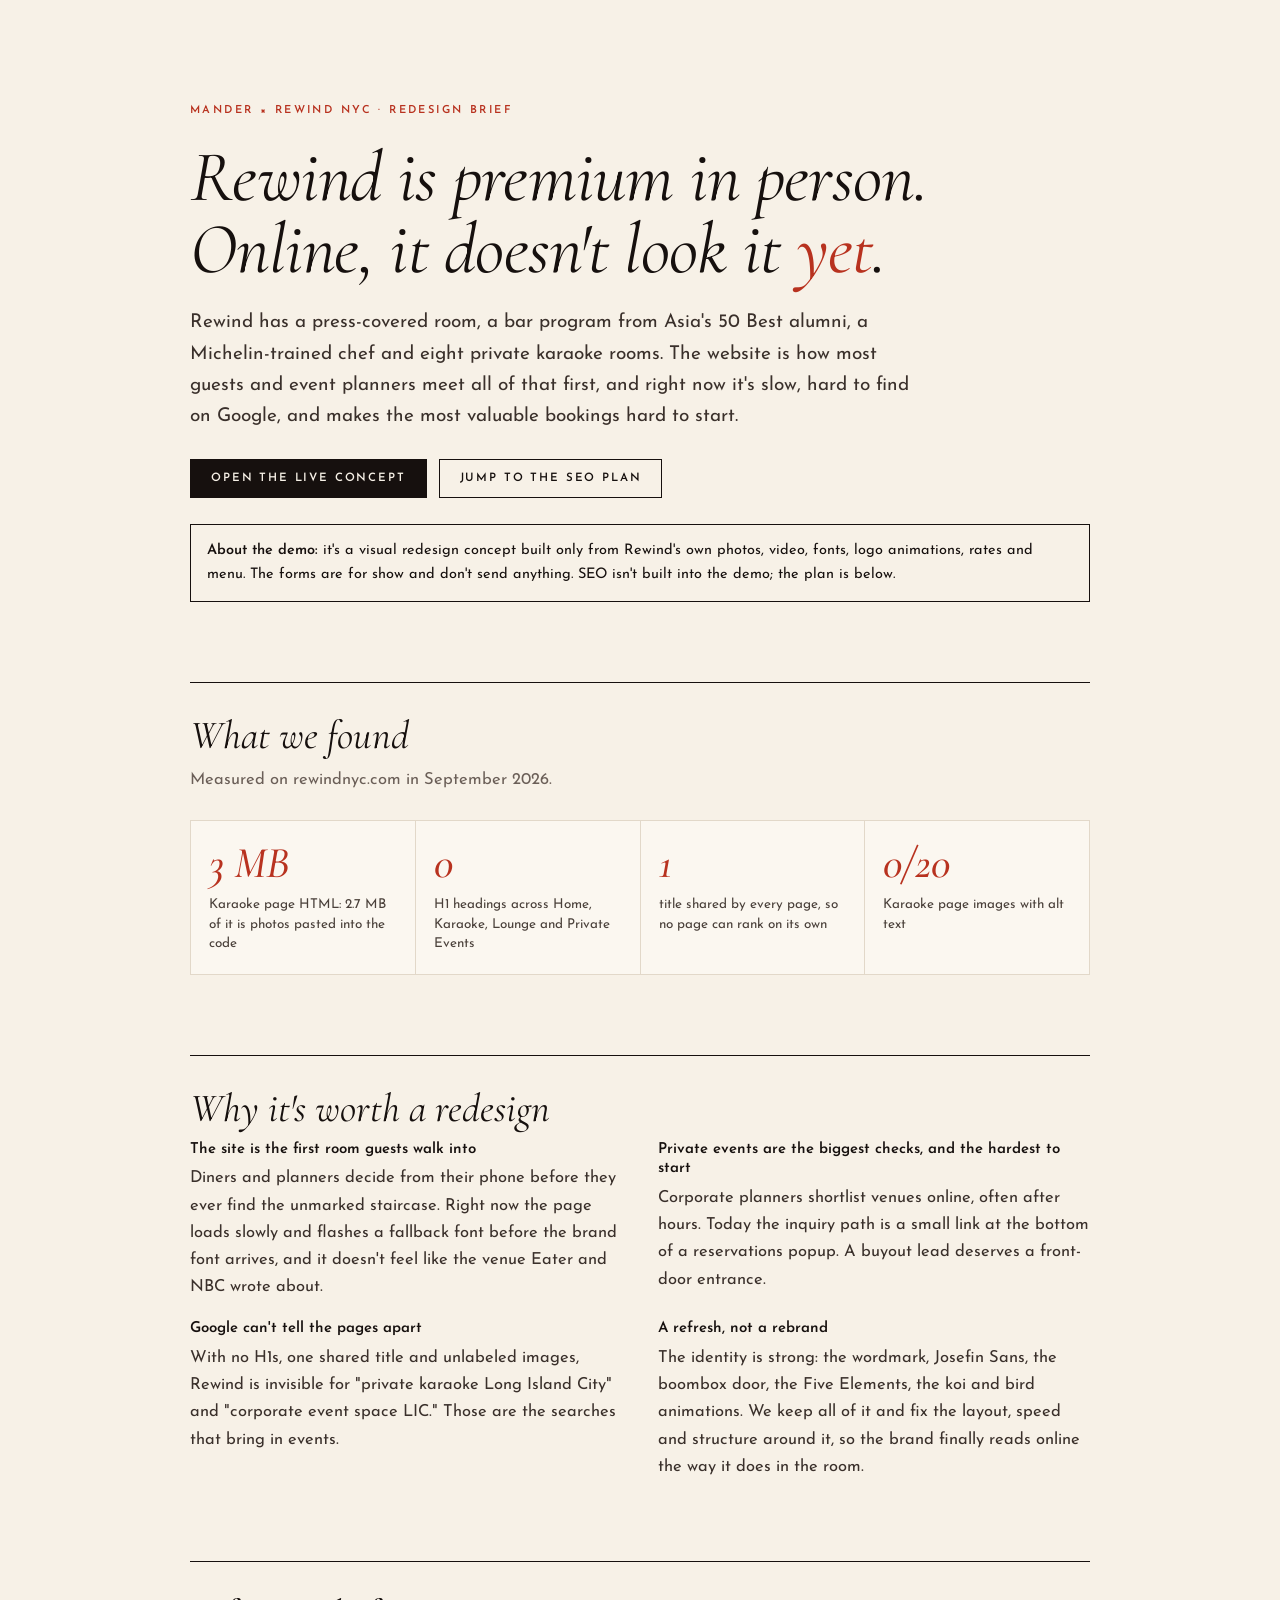
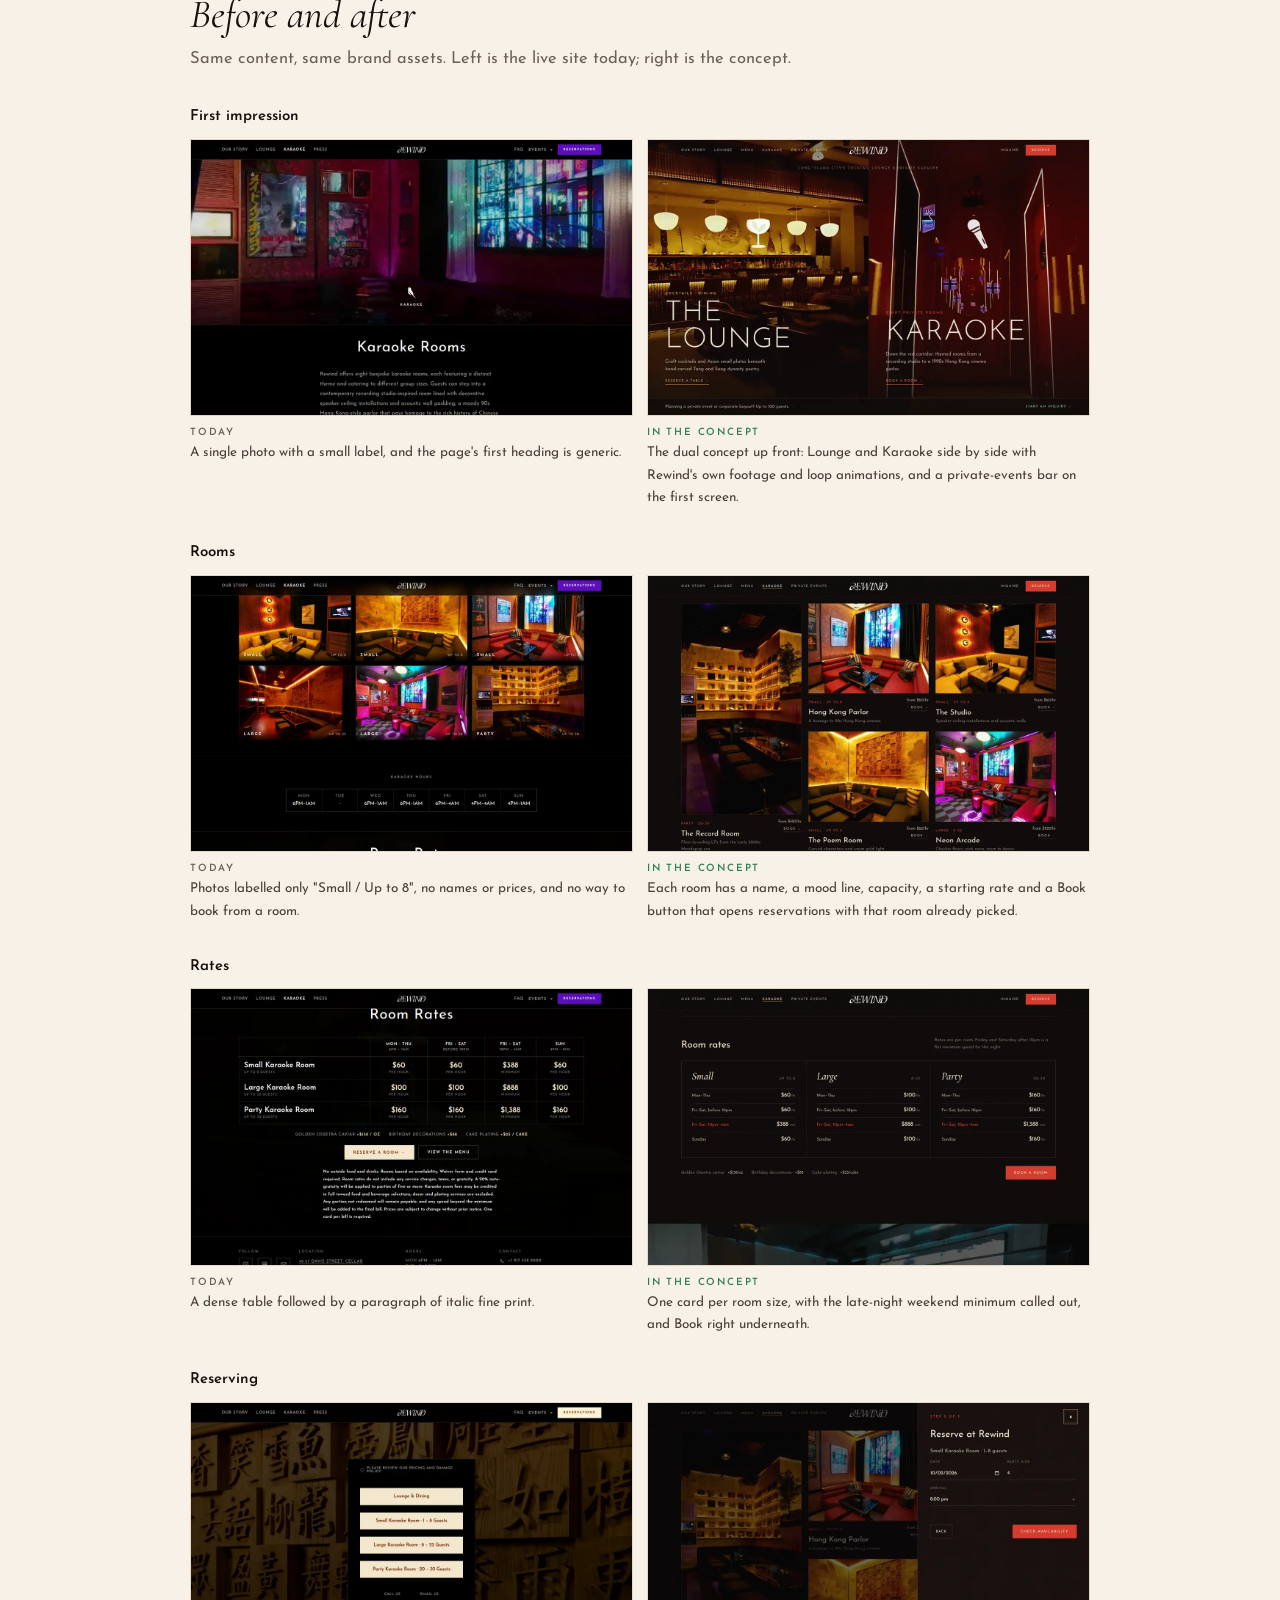
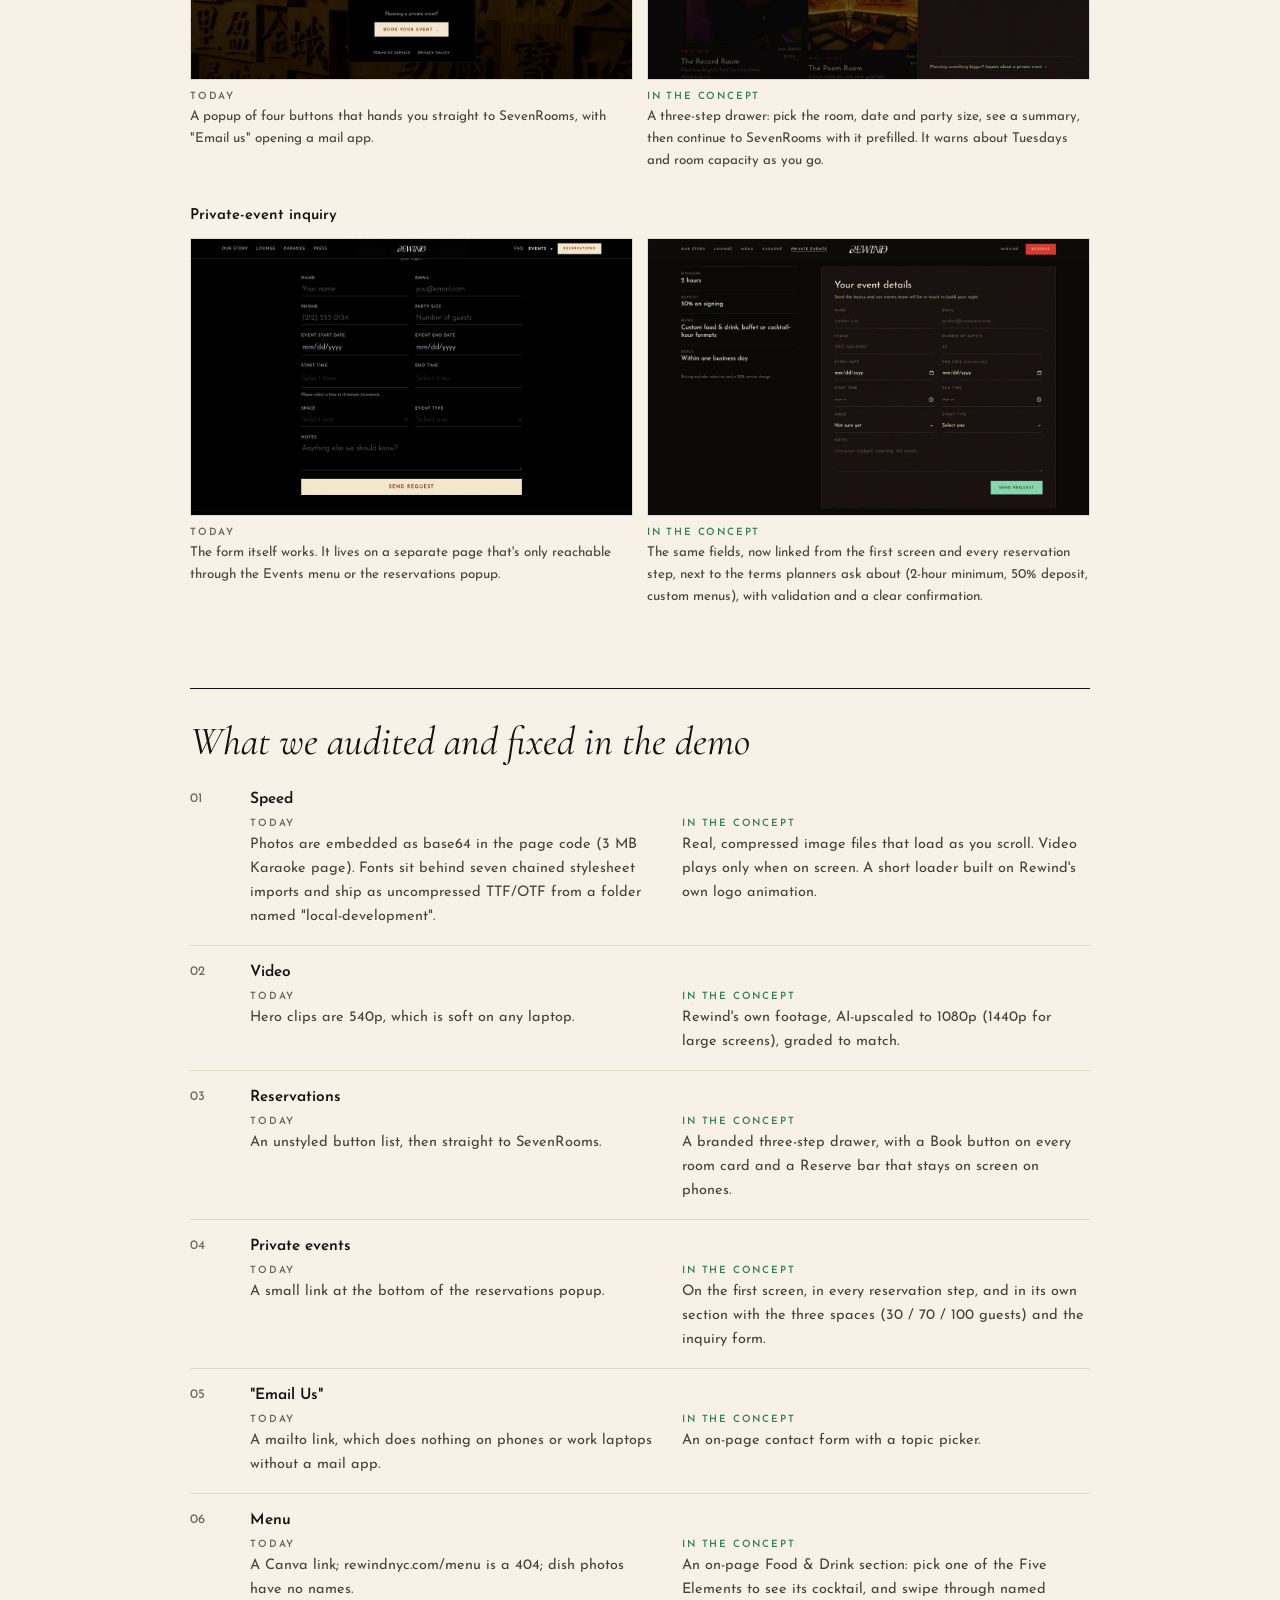
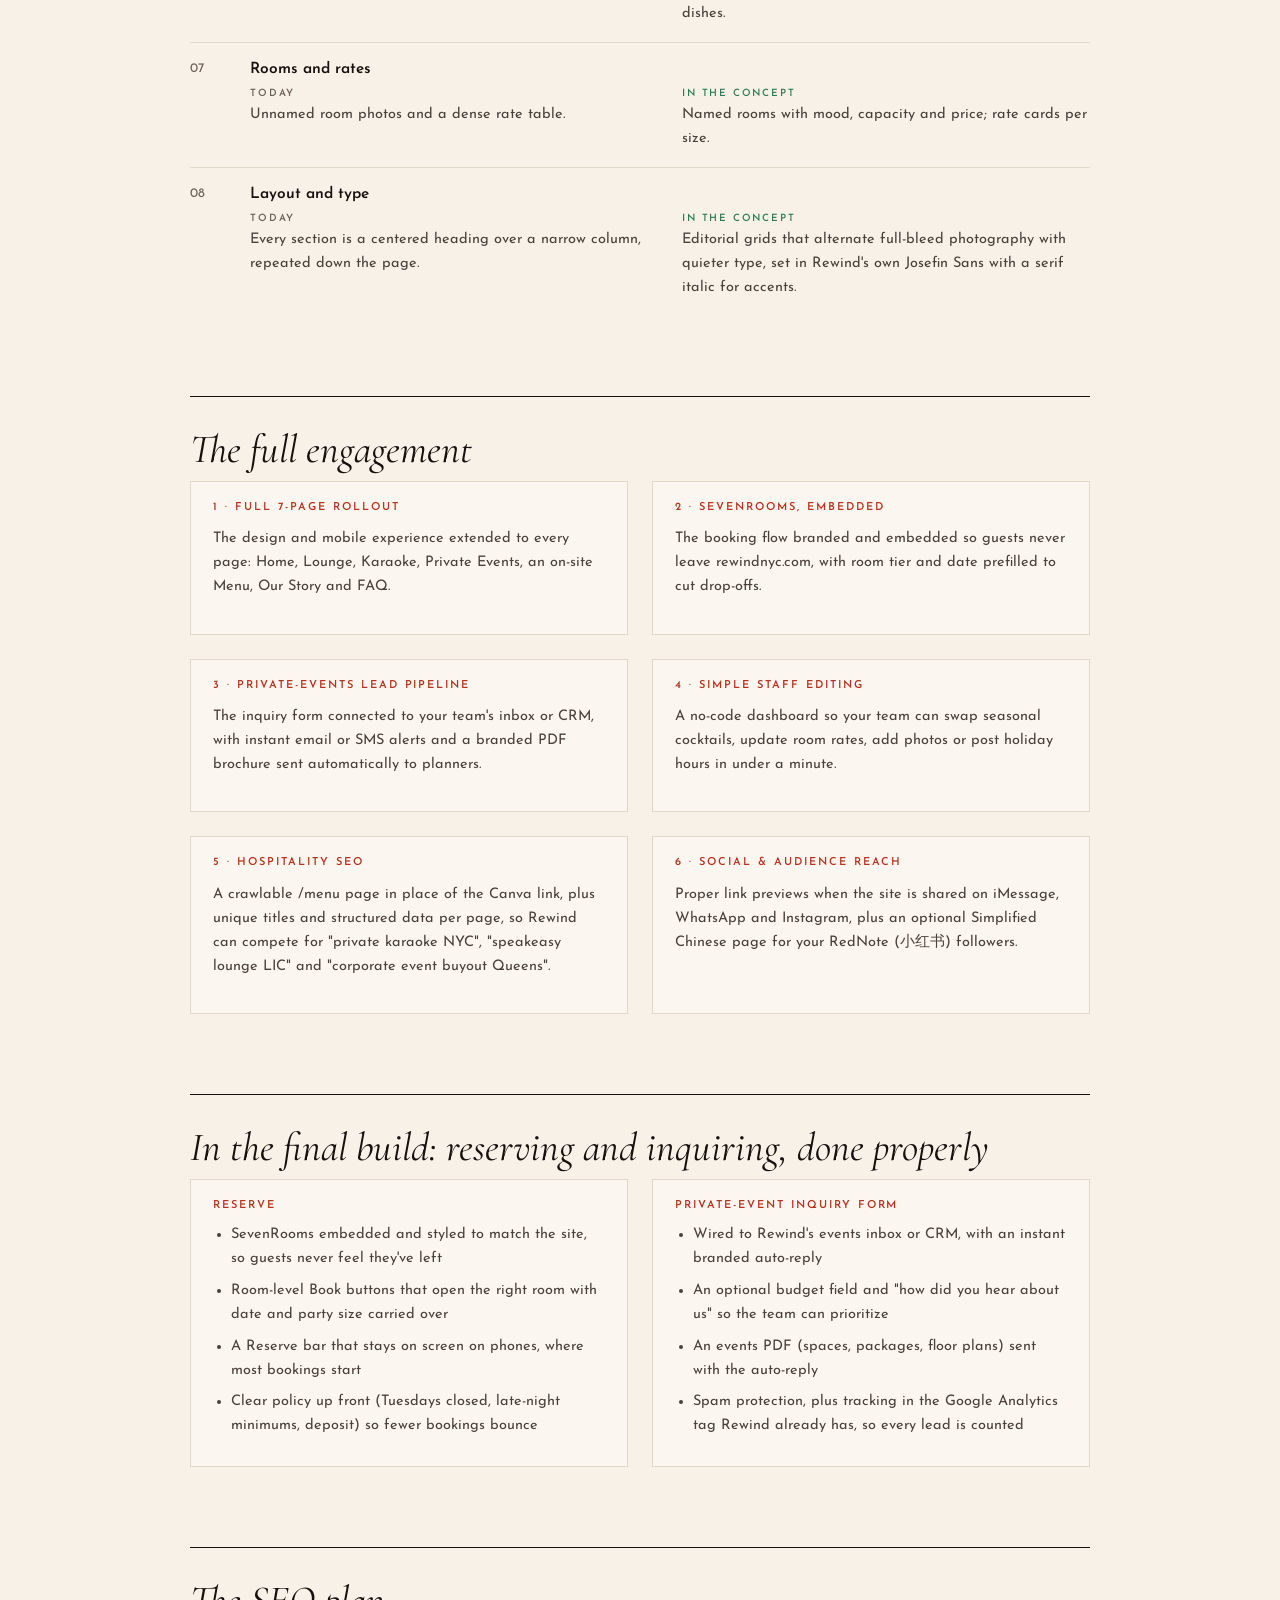
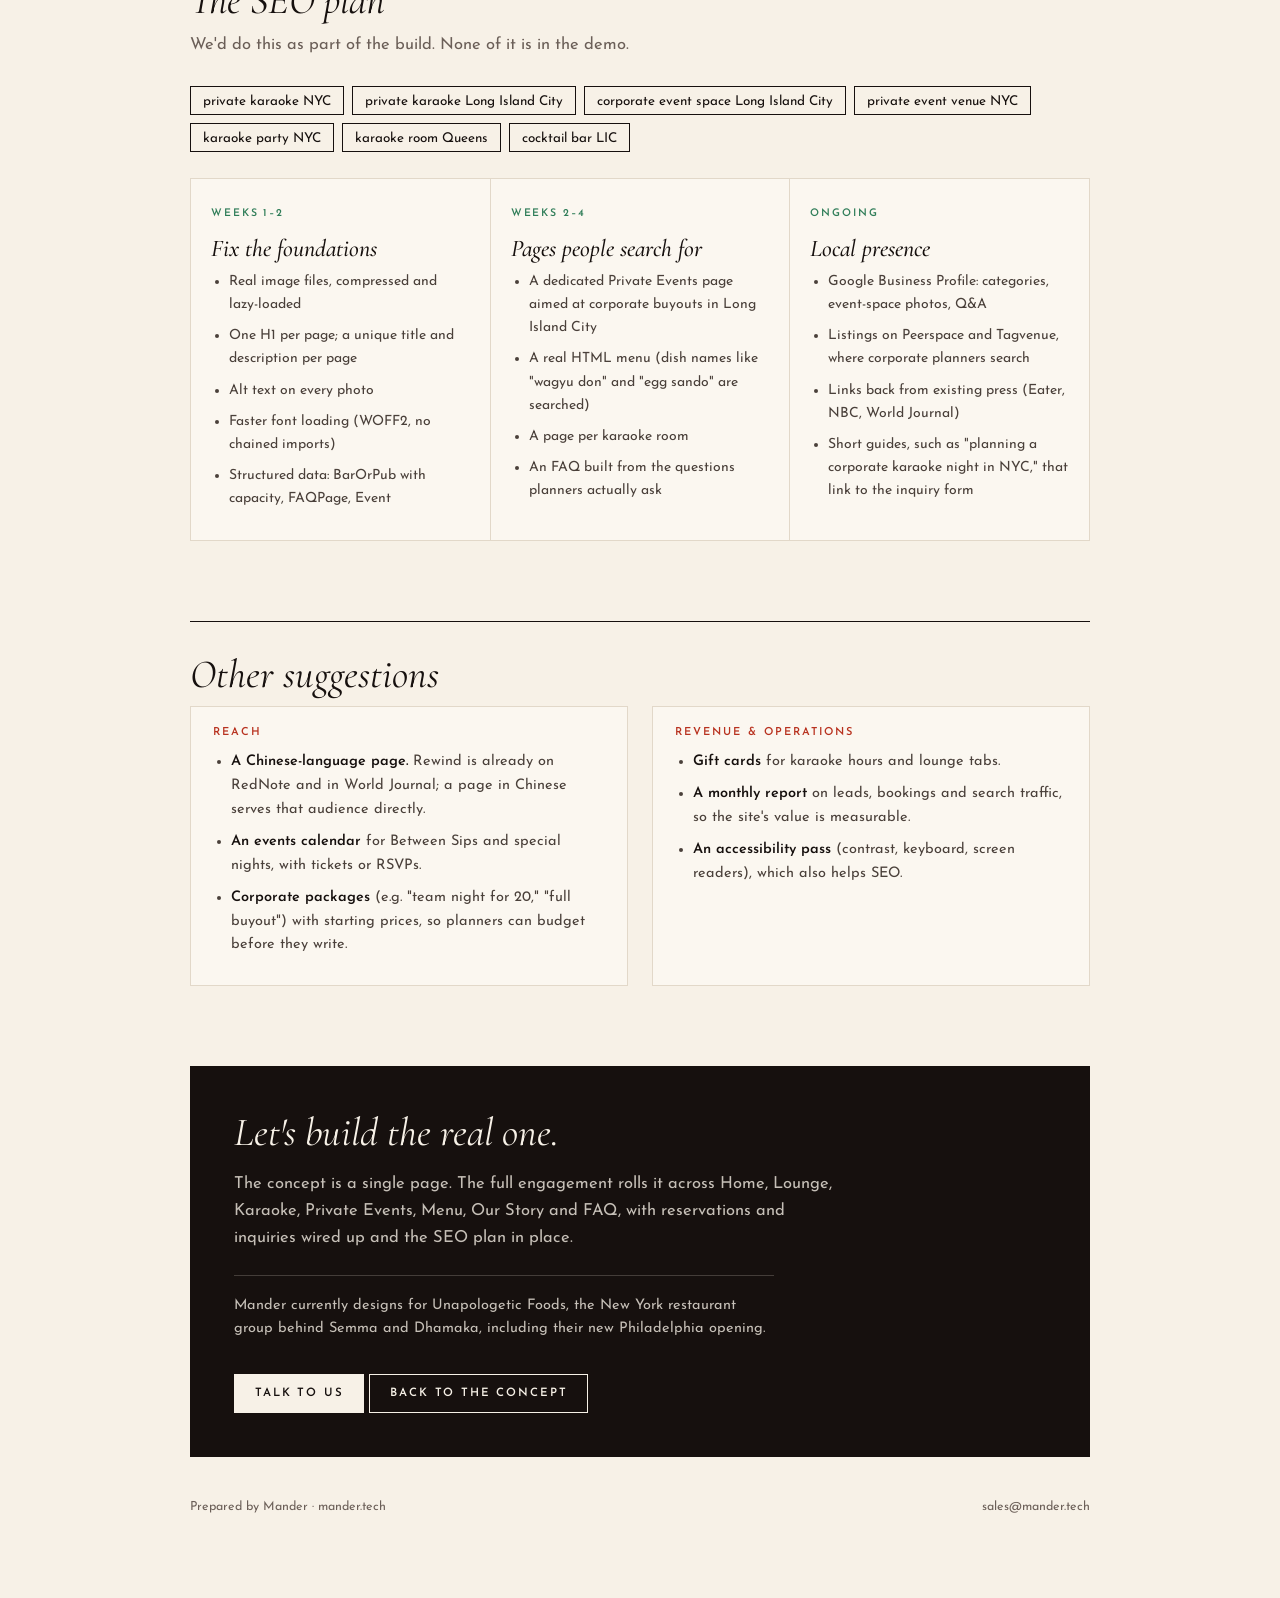
==== commit f5ee0f6a: "Brief: add six-part full engagement scope Co-Authored-By: Claude Opus 5.5 <noreply@anthropic.com> Cl" ====
--- a/site/leave-behind.html
+++ b/site/leave-behind.html
@@ -180,6 +180,18 @@
   </section>
 
   <section>
+    <h2>The full engagement</h2>
+    <div class="cols">
+      <div class="card"><h3>1 · Full 7-page rollout</h3><p>The design and mobile experience extended to every page: Home, Lounge, Karaoke, Private Events, an on-site Menu, Our Story and FAQ.</p></div>
+      <div class="card"><h3>2 · SevenRooms, embedded</h3><p>The booking flow branded and embedded so guests never leave rewindnyc.com, with room tier and date prefilled to cut drop-offs.</p></div>
+      <div class="card"><h3>3 · Private-events lead pipeline</h3><p>The inquiry form connected to your team's inbox or CRM, with instant email or SMS alerts and a branded PDF brochure sent automatically to planners.</p></div>
+      <div class="card"><h3>4 · Simple staff editing</h3><p>A no-code dashboard so your team can swap seasonal cocktails, update room rates, add photos or post holiday hours in under a minute.</p></div>
+      <div class="card"><h3>5 · Hospitality SEO</h3><p>A crawlable /menu page in place of the Canva link, plus unique titles and structured data per page, so Rewind can compete for "private karaoke NYC", "speakeasy lounge LIC" and "corporate event buyout Queens".</p></div>
+      <div class="card"><h3>6 · Social &amp; audience reach</h3><p>Proper link previews when the site is shared on iMessage, WhatsApp and Instagram, plus an optional Simplified Chinese page for your RedNote (小红书) followers.</p></div>
+    </div>
+  </section>
+
+  <section>
     <h2>In the final build: reserving and inquiring, done properly</h2>
     <div class="cols">
       <div class="card"><h3>Reserve</h3><ul>
